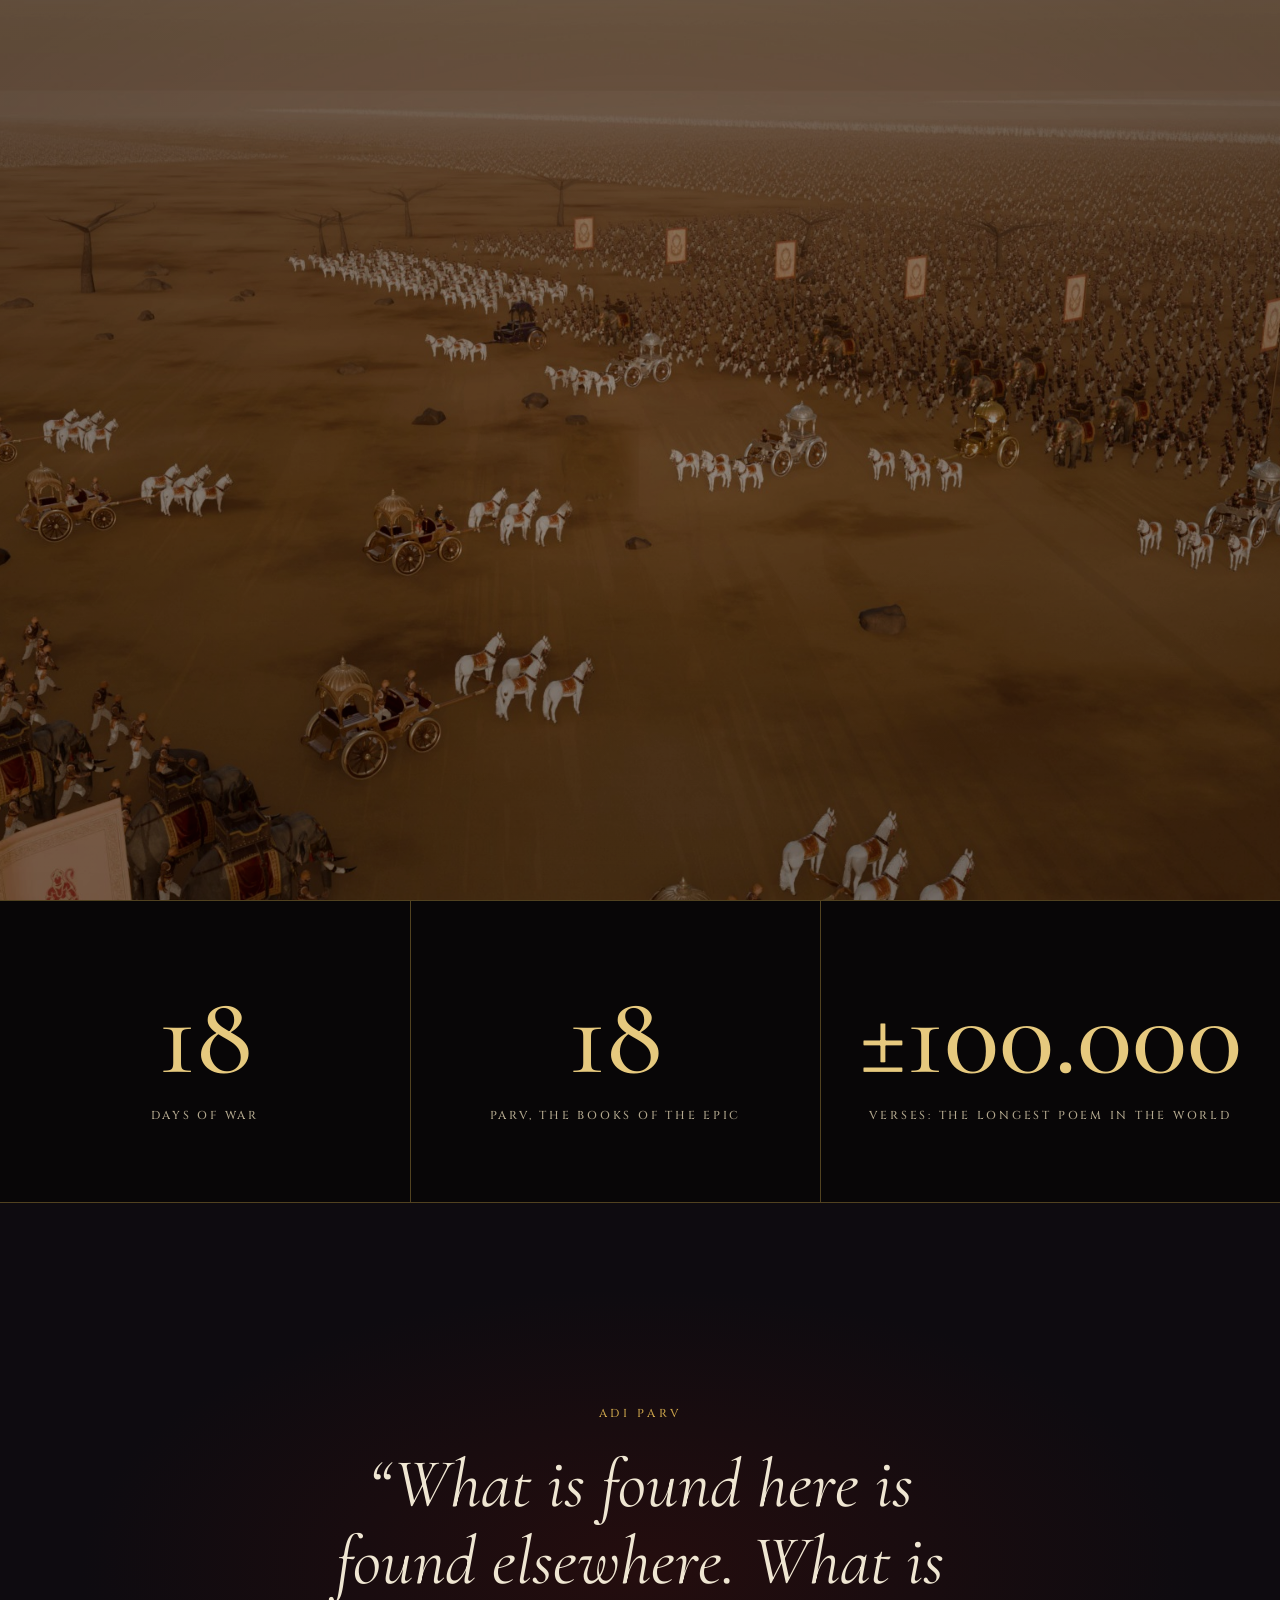
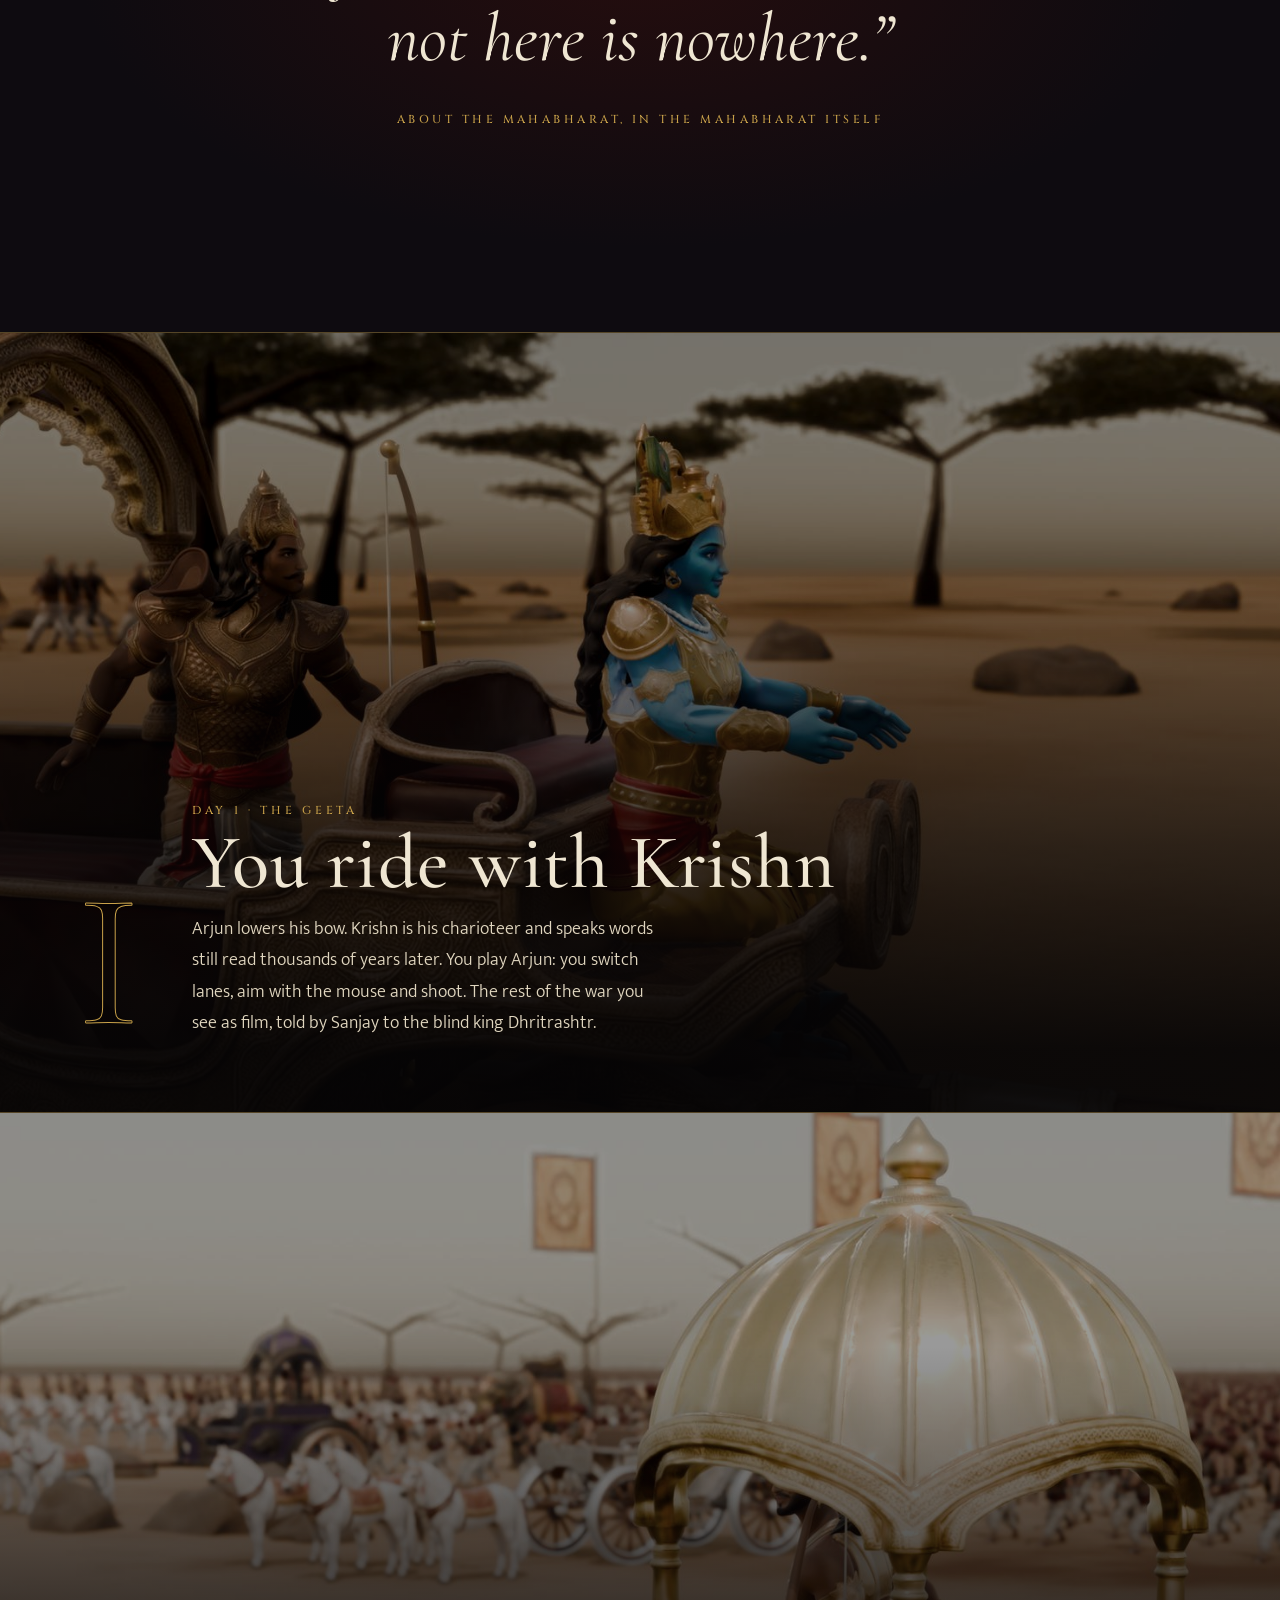
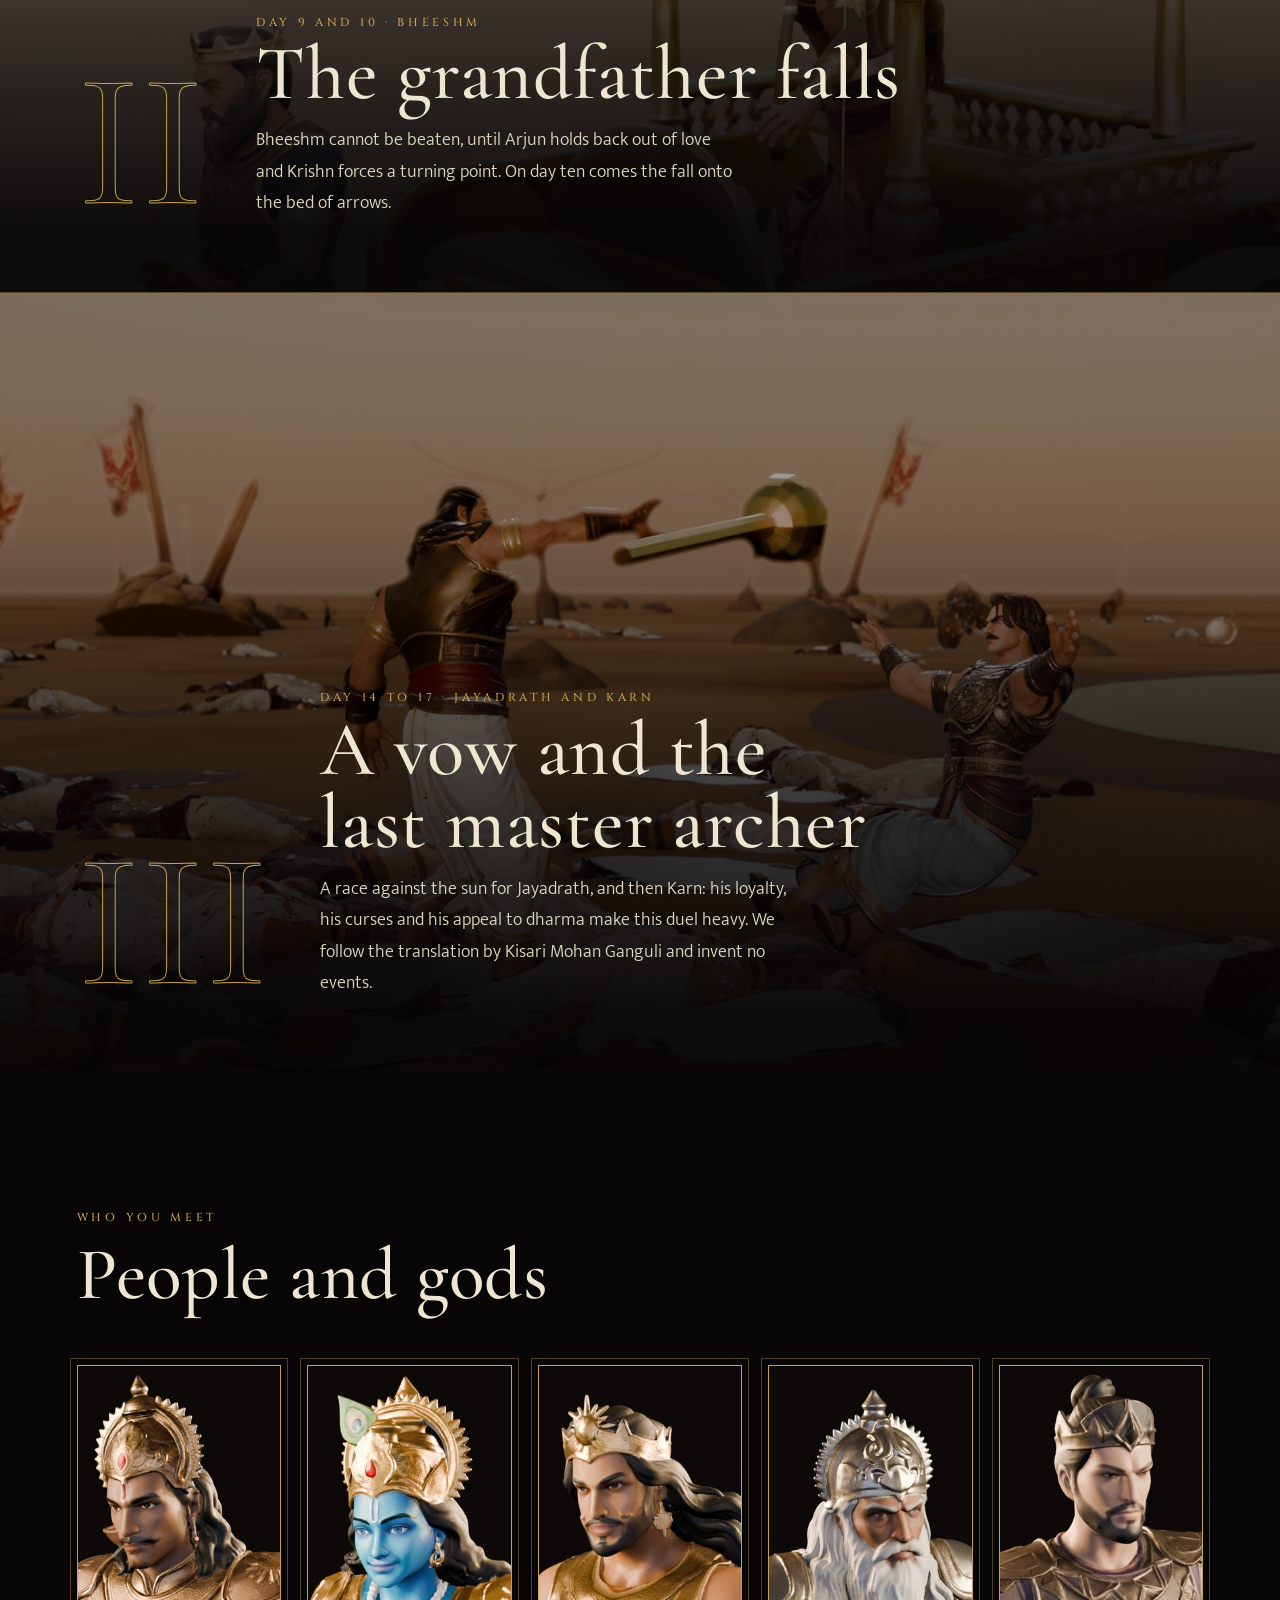
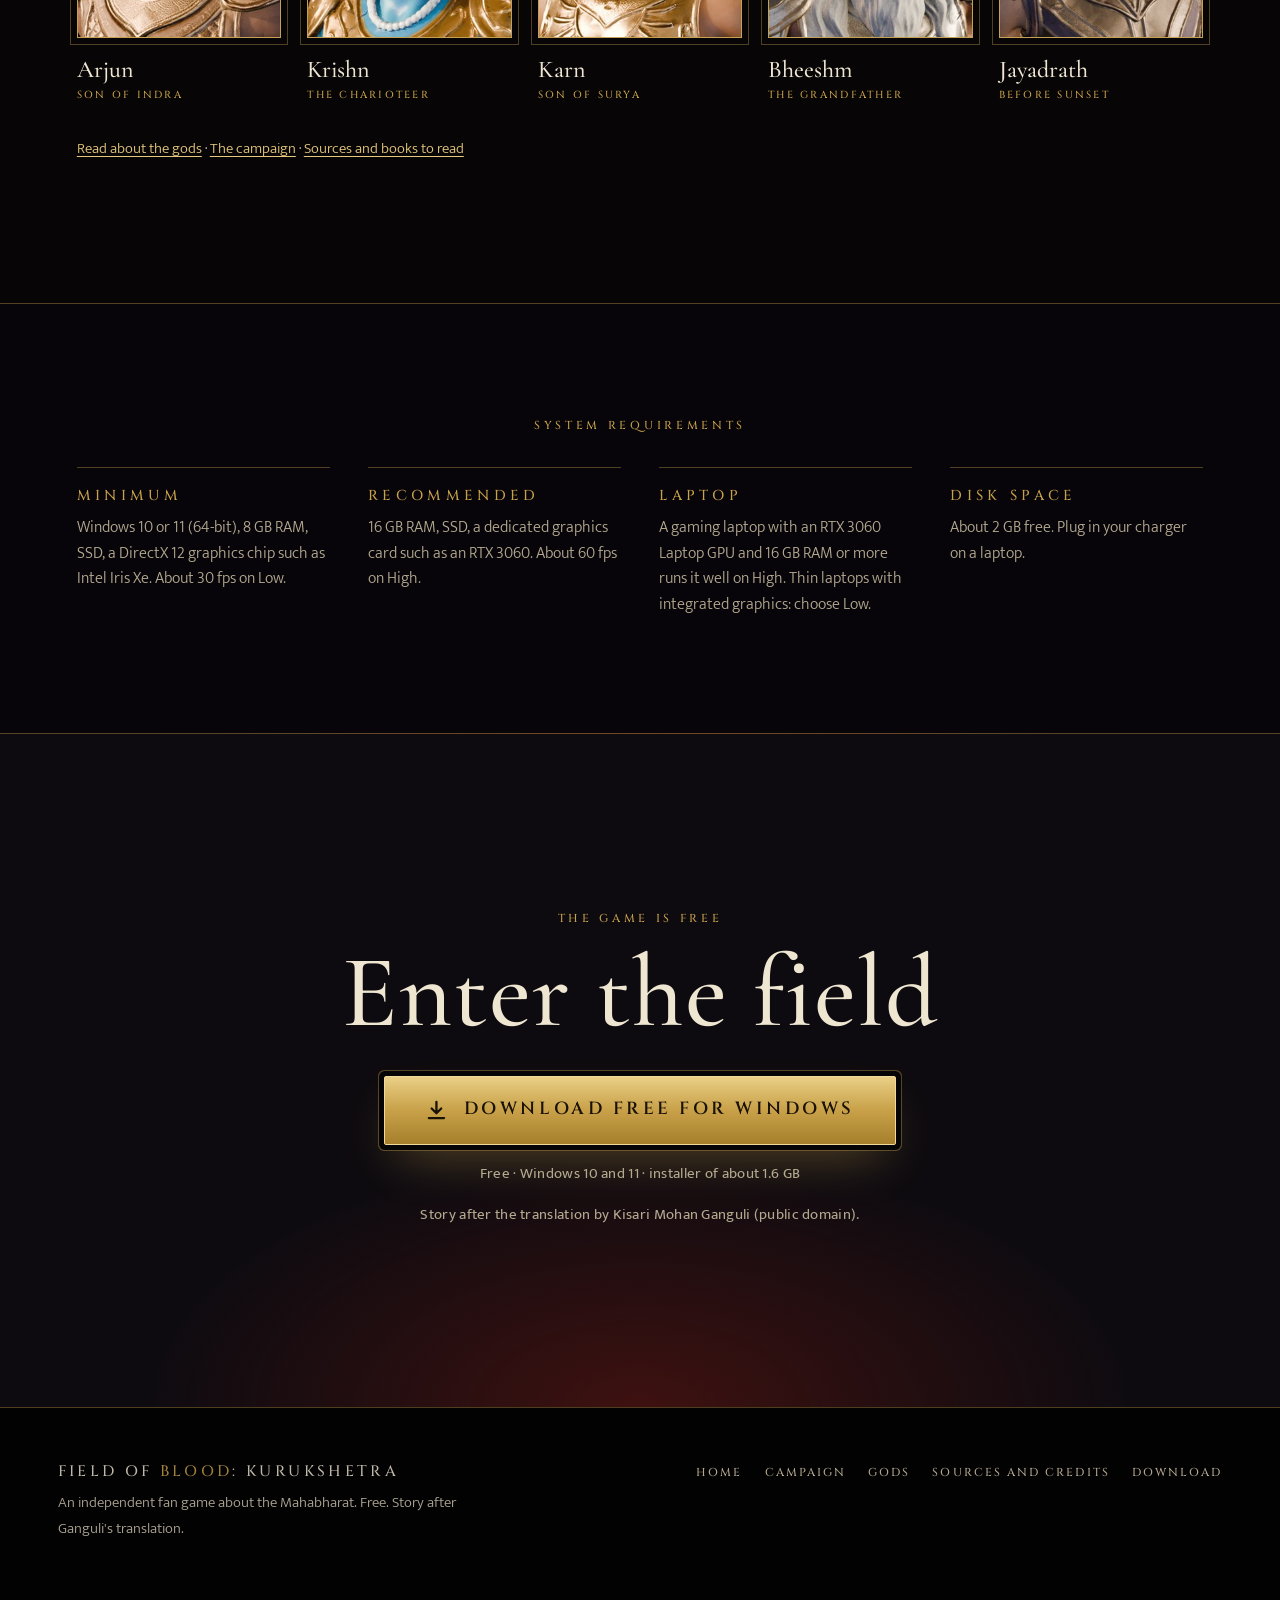
==== index.html @ 80afbda9 "Field of Blood: Kurukshetra website" ====
<!doctype html>
<html lang="nl" data-title-nl="Field of Blood: Kurukshetra — gratis 3D-game over de Mahabharat" data-title-en="Field of Blood: Kurukshetra — free 3D game about the Mahabharat">
<head>
<meta charset="utf-8">
<meta name="viewport" content="width=device-width,initial-scale=1">
<title>Field of Blood: Kurukshetra — gratis 3D-game over de Mahabharat</title>
<meta name="description" content="Gratis Windows-game over de Mahabharat: rijd als Arjun met Krishn op de strijdwagen en vecht tegen Bheeshm, Jayadrath en Karn.">
<meta property="og:title" content="Field of Blood: Kurukshetra — gratis 3D-game over de Mahabharat">
<meta property="og:description" content="Gratis Windows-game over de Mahabharat: rijd als Arjun met Krishn op de strijdwagen en vecht tegen Bheeshm, Jayadrath en Karn.">
<meta property="og:image" content="assets/img/naga-close.jpg">
<meta name="theme-color" content="#050406">
<link rel="icon" href="assets/logo-256.png">
<link rel="preconnect" href="https://fonts.googleapis.com">
<link rel="preconnect" href="https://fonts.gstatic.com" crossorigin>
<link href="https://fonts.googleapis.com/css2?family=Cinzel:wght@400;500;600&family=Cormorant+Garamond:ital,wght@0,400;0,500;0,600;1,400;1,500&family=Mukta:wght@300;400;600&display=swap" rel="stylesheet">
<link rel="stylesheet" href="style.css?v=76d20387">
</head>
<body class="home">
<header class="bar"><div class="wrap bar-in">
  <a class="brand" href="index.html">Field of <b>Blood</b></a>
  <nav class="menu" aria-label="Hoofdmenu"><a href="index.html" aria-current="page" data-en="Home">Home</a><a href="campagne.html" data-en="Campaign">Campagne</a><a href="goden.html" data-en="Gods">Goden</a><a href="credits.html" data-en="Sources and credits">Bronnen en credits</a><a class="btn-top" href="download.html" data-en="Download">Download</a><button class="lang" id="langBtn" aria-label="Switch language">English</button></nav>
</div></header>

<header class="h-hero js-seq">
 <video autoplay muted playsinline preload="auto" poster="assets/hero-chariot.jpg" aria-label="Vlucht over de legers van Bheeshm en Arjun op het veld van Kurukshetra"><source src="assets/hero-flyover.mp4" type="video/mp4"></video>
 <div class="h-still" aria-hidden="true"></div>
 <div class="h-hero-in">
  <span class="cap" data-en="A game after the Mahabharat">Een spel naar de Mahabharat</span>
  <h1>Field of Blood<em>Kurukshetra</em></h1>
  <p class="h-lead" data-en="Eighteen days of war. Three great duels. One charioteer.">Achttien dagen oorlog. Drie grote duels. Eén wagenmenner.</p>
  <a class="btn-dl dl" href="https://github.com/KawishG/field-of-blood/releases/latest/download/FieldOfBlood-Setup.exe" download rel="noopener"><svg viewBox="0 0 24 24" fill="none" stroke="currentColor" stroke-width="2.4" stroke-linecap="round" stroke-linejoin="round" aria-hidden="true"><path d="M12 3v12m0 0l-5-5m5 5l5-5M4 20h16"/></svg><span data-en="Download free for Windows">Download gratis voor Windows</span></a>
  <p class="dl-meta"><span data-en="Free · Windows 10 and 11 · installer of about 1.6 GB">Gratis · Windows 10 en 11 · installatieprogramma van ongeveer 1,6 GB</span> <span class="ver">v0.1.0</span></p>
  <p class="h-links"><span data-en="&lt;a href=&quot;campagne.html&quot;&gt;Read the story&lt;/a&gt; · &lt;a href=&quot;download.html&quot;&gt;How do I install it?&lt;/a&gt;"><a href="campagne.html">Lees het verhaal</a> · <a href="download.html">Hoe installeer ik het?</a></span></p>
 </div>
 <script>(function(){document.body.classList.add("js-seq");var h=document.querySelector(".h-hero"),v=h.querySelector("video"),d=false;function go(){if(d)return;d=true;h.classList.add("on");document.body.classList.add("hero-on")}if(!v||matchMedia("(prefers-reduced-motion:reduce)").matches){go();if(v){v.removeAttribute("autoplay");v.pause()}}else{v.addEventListener("ended",go);v.addEventListener("error",go);setTimeout(go,9000);var pr=v.play();if(pr&&pr.catch)pr.catch(go)}})();</script>
 <noscript><style>.h-hero.js-seq .h-hero-in>*{opacity:1!important;transform:none!important;filter:none!important}</style></noscript>
</header>

<section class="h-nums"><div><b>18</b><span data-en="days of war">dagen van oorlog</span></div><div><b>18</b><span data-en="parv, the books of the epic">parv, boeken van het epos</span></div><div><b>±100.000</b><span data-en="verses: the longest poem in the world">verzen: het langste gedicht ter wereld</span></div></section>

<section class="h-say">
 <span class="cap">Adi Parv</span>
 <blockquote data-en="“What is found here is found elsewhere. What is not here is nowhere.”">“Wat hier staat, is ook elders te vinden. Wat hier niet staat, is nergens.”</blockquote>
 <cite data-en="About the Mahabharat, in the Mahabharat itself">Over de Mahabharat, in de Mahabharat zelf</cite>
</section>

<section class="h-act"><img src="assets/img/naga-close.jpg" alt="Arjun en Krishn op de strijdwagen" loading="lazy" width="1600" height="900">
 <div class="h-act-t"><div class="h-n" aria-hidden="true">I</div><div><span class="cap" data-en="Day 1 · The Geeta">Dag 1 · De Geeta</span><h2 data-en="You ride with Krishn">Je rijdt met Krishn</h2><p data-en="Arjun lowers his bow. Krishn is his charioteer and speaks words still read thousands of years later. You play Arjun: you switch lanes, aim with the mouse and shoot. The rest of the war you see as film, told by Sanjay to the blind king Dhritrashtr.">Arjun laat zijn boog zakken. Krishn is zijn wagenmenner en spreekt de woorden die duizenden jaren later nog worden gelezen. Jij speelt Arjun: je wisselt van baan, richt met de muis en schiet. De rest van de oorlog zie je als film, verteld door Sanjay aan de blinde koning Dhritrashtr.</p></div></div></section><section class="h-act"><img src="assets/img/karna-canopy.jpg" alt="Het leger van Kurukshetra met koning en strijdwagens" loading="lazy" width="1600" height="900">
 <div class="h-act-t"><div class="h-n" aria-hidden="true">II</div><div><span class="cap" data-en="Day 9 and 10 · Bheeshm">Dag 9 en 10 · Bheeshm</span><h2 data-en="The grandfather falls">De grootvader valt</h2><p data-en="Bheeshm cannot be beaten, until Arjun holds back out of love and Krishn forces a turning point. On day ten comes the fall onto the bed of arrows.">Bheeshm is onverslaanbaar, tot Arjun zich inhoudt uit liefde en Krishn een keerpunt afdwingt. Op dag tien volgt de val op het pijlenbed.</p></div></div></section><section class="h-act"><img src="assets/img/day18-duel.jpg" alt="Bheem en Duryodhan op het slagveld van dag achttien" loading="lazy" width="1600" height="900">
 <div class="h-act-t"><div class="h-n" aria-hidden="true">III</div><div><span class="cap" data-en="Day 14 to 17 · Jayadrath and Karn">Dag 14 tot 17 · Jayadrath en Karn</span><h2 data-en="A vow and the last master archer">Een gelofte en de laatste meesterschutter</h2><p data-en="A race against the sun for Jayadrath, and then Karn: his loyalty, his curses and his appeal to dharma make this duel heavy. We follow the translation by Kisari Mohan Ganguli and invent no events.">Een race tegen de zon voor Jayadrath, en dan Karn: zijn loyaliteit, zijn vloeken en zijn beroep op dharma maken dit duel zwaar. We volgen de vertaling van Kisari Mohan Ganguli en verzinnen geen gebeurtenissen.</p></div></div></section>

<section class="h-cast">
 <span class="cap" data-en="Who you meet">Wie je ontmoet</span>
 <h2 data-en="People and gods">Mensen en goden</h2>
 <div class="h-row"><figure><img src="assets/portraits/arjun.jpg" alt="Arjun" loading="lazy" width="400" height="400"><figcaption>Arjun<small data-en="Son of Indra">Zoon van Indra</small></figcaption></figure><figure><img src="assets/portraits/krishn.jpg" alt="Krishn" loading="lazy" width="400" height="400"><figcaption>Krishn<small data-en="The charioteer">De wagenmenner</small></figcaption></figure><figure><img src="assets/portraits/karn.jpg" alt="Karn" loading="lazy" width="400" height="400"><figcaption>Karn<small data-en="Son of Surya">Zoon van Surya</small></figcaption></figure><figure><img src="assets/portraits/bheeshm.jpg" alt="Bheeshm" loading="lazy" width="400" height="400"><figcaption>Bheeshm<small data-en="The grandfather">De grootvader</small></figcaption></figure><figure><img src="assets/portraits/jayadrath.jpg" alt="Jayadrath" loading="lazy" width="400" height="400"><figcaption>Jayadrath<small data-en="Before sunset">Vóór zonsondergang</small></figcaption></figure></div>
 <p class="h-links" style="margin-top:34px"><span data-en="&lt;a href=&quot;goden.html&quot;&gt;Read about the gods&lt;/a&gt; · &lt;a href=&quot;campagne.html&quot;&gt;The campaign&lt;/a&gt; · &lt;a href=&quot;credits.html&quot;&gt;Sources and books to read&lt;/a&gt;"><a href="goden.html">Lees over de goden</a> · <a href="campagne.html">De campagne</a> · <a href="credits.html">Bronnen en boeken om te lezen</a></span></p>
</section>

<section class="h-specs">
 <span class="cap" data-en="System requirements">Systeemeisen</span>
 <div class="h-spec-row">
  <div><h3 data-en="Minimum">Minimaal</h3><p data-en="Windows 10 or 11 (64-bit), 8 GB RAM, SSD, a DirectX 12 graphics chip such as Intel Iris Xe. About 30 fps on Low.">Windows 10 of 11 (64-bit), 8 GB RAM, SSD, DirectX 12-videochip zoals Intel Iris Xe. Ongeveer 30 fps op Laag.</p></div>
  <div><h3 data-en="Recommended">Aanbevolen</h3><p data-en="16 GB RAM, SSD, a dedicated graphics card such as an RTX 3060. About 60 fps on High.">16 GB RAM, SSD, een aparte videokaart zoals een RTX 3060. Ongeveer 60 fps op Hoog.</p></div>
  <div><h3 data-en="Laptop">Laptop</h3><p data-en="A gaming laptop with an RTX 3060 Laptop GPU and 16 GB RAM or more runs it well on High. Thin laptops with integrated graphics: choose Low.">Een gaminglaptop met een RTX 3060 Laptop-GPU en 16 GB RAM of meer draait het goed op Hoog. Dunne laptops met geïntegreerde graphics: kies Laag.</p></div>
  <div><h3 data-en="Disk space">Schijfruimte</h3><p data-en="About 2 GB free. Plug in your charger on a laptop.">Ongeveer 2 GB vrij. Zet bij een laptop de lader erin.</p></div>
 </div>
</section>

<section class="h-end">
 <span class="cap" data-en="The game is free">Het spel is gratis</span>
 <h2 data-en="Enter the field">Betreed het veld</h2>
 <a class="btn-dl dl" href="https://github.com/KawishG/field-of-blood/releases/latest/download/FieldOfBlood-Setup.exe" download rel="noopener"><svg viewBox="0 0 24 24" fill="none" stroke="currentColor" stroke-width="2.4" stroke-linecap="round" stroke-linejoin="round" aria-hidden="true"><path d="M12 3v12m0 0l-5-5m5 5l5-5M4 20h16"/></svg><span data-en="Download free for Windows">Download gratis voor Windows</span></a>
 <p class="dl-meta"><span data-en="Free · Windows 10 and 11 · installer of about 1.6 GB">Gratis · Windows 10 en 11 · installatieprogramma van ongeveer 1,6 GB</span></p>
 <p class="dl-meta"><span data-en="Story after the translation by Kisari Mohan Ganguli (public domain).">Verhaal naar de vertaling van Kisari Mohan Ganguli (publiek domein).</span></p>
</section>

<footer><div class="wrap foot">
  <div><p class="brand" style="margin-bottom:10px">Field of <b>Blood</b>: Kurukshetra</p>
  <p data-en="An independent fan game about the Mahabharat. Free. Story after Ganguli&#x27;s translation.">Een onafhankelijke fan-game over de Mahabharat. Gratis. Verhaal naar de vertaling van Ganguli.</p></div>
  <nav aria-label="Voettekst"><a href="index.html" data-en="Home">Home</a><a href="campagne.html" data-en="Campaign">Campagne</a><a href="goden.html" data-en="Gods">Goden</a><a href="credits.html" data-en="Sources and credits">Bronnen en credits</a><a href="download.html">Download</a></nav>
</div></footer>
<script src="site.js?v=c7a823a7"></script>
</body>
</html>
---- style.css ----
/* Field of Blood: Kurukshetra - site styles. World: a temple at night: black lacquer, antique gold, ivory, a thread of crimson. */
:root{
  --red:#6e1a14; --red-d:#3b0d0b; --lapis:#0e0b10; --lapis-d:#08060a; --gold:#c9a24a; --gold-l:#e6c97e;
  --chalk:#efe6d2; --ink:#050406; --blue:#4d7fc4; --mute:#b4a98f; --hair:rgba(201,162,74,.38);
  --f-d:"Cormorant Garamond","Noto Serif Devanagari",Georgia,serif; --f-c:"Cinzel","Cormorant Garamond",serif; --f-b:"Mukta","Segoe UI",system-ui,sans-serif;
  --gut:clamp(20px,4.5vw,64px); --ease:cubic-bezier(.16,1,.3,1);
}
*{box-sizing:border-box;margin:0;padding:0}
html{scroll-behavior:smooth;-webkit-text-size-adjust:100%}
body{background:var(--lapis);color:var(--chalk);font:400 18px/1.65 var(--f-b);min-height:100vh}
::selection{background:var(--gold);color:var(--ink)}
:focus-visible{outline:3px solid var(--gold-l);outline-offset:3px;border-radius:2px}
img{max-width:100%;height:auto;display:block}
a{color:var(--gold-l);text-underline-offset:.2em;text-decoration-thickness:1px}
a:hover{color:#fff}
@media (prefers-reduced-motion:reduce){html{scroll-behavior:auto}*{animation:none!important;transition:none!important}}
html{scrollbar-color:var(--gold) var(--lapis-d)}
::-webkit-scrollbar{width:12px}::-webkit-scrollbar-track{background:var(--lapis-d)}::-webkit-scrollbar-thumb{background:var(--gold);border:3px solid var(--lapis-d);border-radius:8px}

h1,h2,h3{font-family:var(--f-d);font-weight:400;line-height:1.08;text-wrap:balance;letter-spacing:.005em}
h1{font-size:clamp(3rem,9.2vw,6rem)}
h2{font-size:clamp(2rem,4.8vw,3.4rem)}
h3{font-size:clamp(1.35rem,2.4vw,1.75rem)}
p{max-width:68ch}
.wrap{width:min(1180px,100% - 2*var(--gut));margin-inline:auto}
.narrow{width:min(760px,100% - 2*var(--gut));margin-inline:auto}

/* temple band ornament */
.band{height:18px;background:
  linear-gradient(135deg,var(--c,var(--gold)) 25%,transparent 25%) 0 0/24px 18px,
  linear-gradient(225deg,var(--c,var(--gold)) 25%,transparent 25%) 0 0/24px 18px;opacity:.9}
.band.up{transform:scaleY(-1)}

/* top bar */
.bar{position:sticky;top:0;z-index:50;background:var(--ink);border-bottom:2px solid var(--gold)}
.bar-in{display:flex;align-items:center;gap:clamp(12px,2.4vw,34px);padding:10px 0}
.brand{font:400 1.45rem/1 var(--f-d);color:var(--chalk);text-decoration:none;white-space:nowrap}
.brand b{color:var(--gold);font-weight:400}
.menu{display:flex;gap:clamp(12px,2vw,28px);margin-left:auto;align-items:center}
.menu a{color:var(--chalk);text-decoration:none;font-weight:600;font-size:.98rem;padding:6px 0;border-bottom:2px solid transparent}
.menu a:hover,.menu a[aria-current=page]{border-bottom-color:var(--gold);color:#fff}
.lang{background:none;border:1px solid var(--chalk);color:var(--chalk);font:600 .85rem var(--f-b);padding:5px 10px;border-radius:3px;cursor:pointer}
.lang:hover{background:var(--chalk);color:var(--ink)}
.btn-top{background:var(--gold);color:var(--ink)!important;font-weight:700!important;padding:9px 18px!important;border:0!important;border-radius:3px;letter-spacing:.01em}
.btn-top:hover{background:var(--gold-l)}
@media (max-width:860px){.menu a:not(.btn-top){display:none}.menu{margin-left:auto}}

/* the download button: always large, always gold */
.btn-dl{display:inline-flex;align-items:center;gap:14px;background:var(--gold);color:var(--ink);text-decoration:none;font:400 clamp(1.25rem,2.6vw,1.7rem)/1 var(--f-d);padding:20px 34px;border-radius:4px;box-shadow:0 5px 0 #8a5d00,0 14px 30px -10px rgba(0,0,0,.6);transition:transform .25s var(--ease),box-shadow .25s var(--ease),background .2s}
.btn-dl:hover{background:var(--gold-l);color:var(--ink);transform:translateY(-2px);box-shadow:0 7px 0 #8a5d00,0 18px 34px -10px rgba(0,0,0,.65)}
.btn-dl:active{transform:translateY(3px);box-shadow:0 2px 0 #8a5d00}
.btn-dl svg{width:1.5em;height:1.5em;flex:none}
.btn-line{display:inline-block;color:var(--chalk);font-weight:700;text-decoration:none;border:2px solid var(--chalk);padding:14px 24px;border-radius:4px}
.btn-line:hover{background:var(--chalk);color:var(--ink)}
.dl-meta{margin-top:16px;font-size:1.02rem;font-weight:600;color:var(--chalk);opacity:.92}

/* sections */
section{padding:clamp(56px,9vw,120px) 0}
.s-red{background:var(--red)}
.s-lapis{background:var(--lapis)}
.s-deep{background:var(--lapis-d)}
.s-ink{background:var(--ink)}
.s-red a{color:#ffe29a}
.lead{font-size:clamp(1.1rem,1.7vw,1.3rem);line-height:1.55}
.stack>*+*{margin-top:1.1em}

/* hero */
.hero{background:var(--red);padding:clamp(40px,6vw,84px) 0 0;position:relative;overflow:hidden}
.hero-grid{display:grid;grid-template-columns:1.05fr 1fr;gap:clamp(24px,4vw,64px);align-items:end}
.hero h1{color:var(--chalk);margin-bottom:.22em}
.hero h1 em{display:block;font-style:normal;color:var(--gold-l);font-size:.68em;margin-top:.06em}
.hero .lead{margin-bottom:30px;max-width:34ch;color:#fff}
.frame{position:relative;border-radius:46% 46% 0 0 / 28% 28% 0 0;overflow:hidden;border:5px solid var(--gold);box-shadow:0 0 0 8px var(--red),0 0 0 11px var(--gold-l)}
.frame img{width:100%;height:auto;aspect-ratio:4/5;object-fit:cover;object-position:62% 40%}
.hero-art{margin-bottom:-2px;justify-self:end;width:min(100%,520px)}
.hero-copy{padding-bottom:clamp(40px,6vw,80px)}
@media (max-width:860px){.hero-grid{grid-template-columns:1fr}.hero-art{justify-self:center;width:min(86%,420px);order:-1;margin-bottom:0}.hero-copy{padding-bottom:42px}}

/* two-column text blocks */
.cols{display:grid;grid-template-columns:5fr 7fr;gap:clamp(24px,5vw,80px);align-items:start}
.cols.rev{grid-template-columns:7fr 5fr}
@media (max-width:860px){.cols,.cols.rev{grid-template-columns:1fr}}

/* duels list: plain ruled rows, not cards */
.duel{display:grid;grid-template-columns:150px 1fr;gap:clamp(18px,3vw,40px);padding:30px 0;border-top:2px solid var(--gold);align-items:center}
.duel:last-child{border-bottom:2px solid var(--gold)}
.duel .arch{width:150px;aspect-ratio:1;border-radius:50% 50% 0 0/40% 40% 0 0;overflow:hidden;border:3px solid var(--gold)}
.duel .arch img{width:100%;height:100%;object-fit:cover}
.duel h3{margin-bottom:.3em;color:var(--gold-l)}
.duel .day{font-weight:700;font-size:.9rem;color:var(--chalk);opacity:.85}
@media (max-width:560px){.duel{grid-template-columns:96px 1fr}.duel .arch{width:96px}}

/* photo plates */
.plate{margin:0}
.plate img{width:100%;border:4px solid var(--gold);box-shadow:10px 10px 0 -2px var(--red-d)}
.plate figcaption{font-size:.95rem;margin-top:14px;opacity:.9;max-width:60ch}

/* page head */
.phead{background:var(--red);padding:clamp(48px,8vw,100px) 0 clamp(36px,5vw,64px)}
.phead h1{font-size:clamp(2.6rem,7vw,4.8rem);margin-bottom:.25em}
.phead p{font-size:clamp(1.1rem,1.8vw,1.3rem);color:#fff}

/* download page */
.steps{list-style:none;counter-reset:s;display:grid;gap:0}
.steps li{counter-increment:s;display:grid;grid-template-columns:64px 1fr;gap:20px;padding:26px 0;border-top:2px solid var(--gold)}
.steps li:last-child{border-bottom:2px solid var(--gold)}
.steps li::before{content:counter(s);font:400 2.6rem/1 var(--f-d);color:var(--gold);text-align:center}
.steps h3{margin-bottom:.2em}
.spec{width:100%;border-collapse:collapse}
.spec th,.spec td{text-align:left;padding:16px 18px 16px 0;border-top:1px solid rgba(243,235,221,.35);vertical-align:top}
.spec th{font:400 1.2rem/1.3 var(--f-d);color:var(--gold-l);width:30%}
.note{border:2px solid var(--gold);padding:18px 22px;margin-top:28px;max-width:68ch}

/* gods / people */
.deity{display:grid;grid-template-columns:minmax(0,1fr) minmax(0,2.2fr);gap:clamp(18px,4vw,56px);padding:clamp(30px,4vw,50px) 0;border-top:2px solid var(--gold)}
.deity:last-child{border-bottom:2px solid var(--gold)}
.deity h2{font-size:clamp(1.8rem,3.4vw,2.5rem);color:var(--gold-l)}
.deity .role{display:block;font:600 .95rem var(--f-b);color:var(--chalk);opacity:.85;margin-top:.5em}
.deity .game{margin-top:1em;padding-top:.8em;border-top:1px dashed rgba(243,235,221,.4);font-size:.98rem}
.deity .game b{color:var(--gold-l)}
@media (max-width:760px){.deity{grid-template-columns:1fr}}
.faces{display:grid;grid-template-columns:repeat(auto-fill,minmax(150px,1fr));gap:30px 22px}
.face .arch{aspect-ratio:1;border-radius:50% 50% 0 0/42% 42% 0 0;overflow:hidden;border:3px solid var(--gold);background:var(--ink)}
.face img{width:100%;height:100%;object-fit:cover}
.face h3{font-size:1.2rem;margin-top:12px;color:var(--gold-l)}
.face p{font-size:.92rem;line-height:1.4;margin-top:4px}

/* timeline as a ruled list */
.days{list-style:none}
.days li{display:grid;grid-template-columns:150px 1fr;gap:24px;padding:24px 0;border-top:1px solid rgba(243,235,221,.4)}
.days .d{font:400 1.25rem/1.2 var(--f-d);color:var(--gold-l)}
.days h3{margin-bottom:.25em}
.tag{display:inline-block;font:700 .75rem var(--f-b);letter-spacing:.04em;text-transform:uppercase;background:var(--gold);color:var(--ink);padding:2px 8px;border-radius:2px;margin-left:10px;vertical-align:middle}
@media (max-width:640px){.days li{grid-template-columns:1fr;gap:4px}}

/* quote */
.quote{border-top:2px solid var(--gold);border-bottom:2px solid var(--gold);padding:34px 0}
.quote blockquote{font:400 clamp(1.5rem,3.2vw,2.3rem)/1.25 var(--f-d);max-width:30ch}
.quote cite{display:block;margin-top:16px;font-style:normal;font-weight:600;color:var(--gold-l)}

/* credits */
.src{display:grid;grid-template-columns:minmax(0,3fr) minmax(0,2fr);gap:12px 40px;padding:26px 0;border-top:1px solid rgba(243,235,221,.4)}
.src h3{font-size:1.4rem}
.src .by{font-weight:600;opacity:.88;margin:.15em 0 .5em}
.buy{display:flex;flex-wrap:wrap;gap:10px;align-content:start}
.buy a{display:inline-block;text-decoration:none;font-weight:700;font-size:.92rem;padding:9px 14px;border:2px solid var(--gold);color:var(--gold-l);border-radius:3px}
.buy a:hover{background:var(--gold);color:var(--ink)}
.buy a.free{border-color:var(--chalk);color:var(--chalk)}
.buy a.free:hover{background:var(--chalk);color:var(--ink)}
@media (max-width:720px){.src{grid-template-columns:1fr}}
.credit-list{list-style:none}
.credit-list li{padding:12px 0;border-top:1px solid rgba(243,235,221,.3)}
.credit-list li span{opacity:.85;font-size:.95rem}

/* footer */
footer{background:var(--ink);padding:44px 0 56px;font-size:.95rem}
.foot{display:flex;flex-wrap:wrap;gap:16px 36px;align-items:baseline;justify-content:space-between}
.foot nav{display:flex;flex-wrap:wrap;gap:8px 22px}
.foot p{opacity:.8;max-width:50ch}

/* final download band */
.final{background:var(--red);text-align:center}
.final h2{margin-bottom:.4em}
.final p{margin-inline:auto;margin-bottom:30px}

/* gentle entrance, content visible by default */
@media (prefers-reduced-motion:no-preference){
  .rise{animation:rise .9s var(--ease) both}
  .rise.d1{animation-delay:.12s}.rise.d2{animation-delay:.24s}.rise.d3{animation-delay:.36s}
  @keyframes rise{from{opacity:0;transform:translateY(22px)}to{opacity:1;transform:none}}
}

/* hero: the 3D cut-out of Arjun and Krishn in front of a sun disc */
.hero-art{position:relative;width:min(100%,640px);align-self:end}
.hero-art .sun{position:absolute;inset:6% 6% 14% 10%;border-radius:50%;background:radial-gradient(circle at 50% 45%,var(--gold-l) 0 46%,var(--gold) 47% 62%,transparent 63%);box-shadow:0 0 0 10px var(--red),0 0 0 13px var(--gold-l);opacity:.96}
.hero-art .cut{position:relative;width:118%;max-width:none;margin-left:-14%;filter:drop-shadow(0 18px 22px rgba(20,8,10,.55))}
@media (max-width:860px){.hero-art{width:min(92%,470px);margin-inline:auto}.hero-art .cut{width:112%;margin-left:-8%}}

/* ===== v2: luxurious, dignified. Overrides the earlier poster look. ===== */
body{background:var(--lapis);font:300 18px/1.75 var(--f-b);color:var(--chalk);background-image:radial-gradient(1200px 600px at 50% -10%,rgba(201,162,74,.07),transparent 70%)}
h1,h2,h3{font-family:var(--f-d);font-weight:500;letter-spacing:.01em;line-height:1.05}
h1{font-size:clamp(3.2rem,10vw,7.4rem);font-weight:500}
h2{font-size:clamp(2.2rem,5vw,3.6rem)}
h3{font-size:clamp(1.5rem,2.6vw,1.95rem)}
p{color:#d9cfb9}
a{color:var(--gold-l)}
.lead{font-weight:300;color:#e4dac4;font-size:clamp(1.12rem,1.6vw,1.28rem)}

/* top bar: black, hair-thin gold rule, spaced capitals */
.bar{background:rgba(5,4,6,.92);backdrop-filter:blur(10px);border-bottom:1px solid var(--hair)}
.bar-in{padding:16px 0}
.brand{font:500 1.05rem/1 var(--f-c);letter-spacing:.22em;text-transform:uppercase;color:var(--chalk)}
.brand b{color:var(--gold);font-weight:500}
.menu a{font:500 .74rem var(--f-c);letter-spacing:.2em;text-transform:uppercase;color:var(--mute);border-bottom:1px solid transparent;padding:8px 0}
.menu a:hover,.menu a[aria-current=page]{color:var(--gold-l);border-bottom-color:var(--gold)}
.lang{border:1px solid var(--hair);color:var(--mute);font:500 .7rem var(--f-c);letter-spacing:.16em;text-transform:uppercase;border-radius:0;padding:7px 12px}
.lang:hover{background:var(--gold);color:var(--ink);border-color:var(--gold)}
.btn-top{background:transparent!important;color:var(--gold-l)!important;border:1px solid var(--gold)!important;border-radius:0;padding:9px 20px!important;letter-spacing:.2em!important;font-weight:500!important}
.btn-top:hover{background:var(--gold)!important;color:var(--ink)!important}

/* the download button: a gilded plate */
.btn-dl{background:linear-gradient(180deg,#e9cf86 0%,#c9a24a 48%,#a67f2c 100%);color:#1a1206;border:1px solid #f0d99a;border-radius:2px;font:600 clamp(.95rem,1.5vw,1.1rem)/1 var(--f-c);letter-spacing:.2em;text-transform:uppercase;padding:22px 40px;box-shadow:0 0 0 5px #050406,0 0 0 6px var(--hair),0 22px 50px -14px rgba(201,162,74,.45);gap:16px}
.btn-dl:hover{background:linear-gradient(180deg,#f3dc98 0%,#d8b25a 48%,#b78e34 100%);color:#1a1206;transform:translateY(-2px);box-shadow:0 0 0 5px #050406,0 0 0 6px var(--gold),0 26px 60px -14px rgba(201,162,74,.6)}
.btn-dl:active{transform:translateY(1px)}
.btn-dl svg{width:1.3em;height:1.3em}
.btn-line{border:1px solid var(--hair);color:var(--chalk);border-radius:0;font:500 .78rem var(--f-c);letter-spacing:.2em;text-transform:uppercase}
.btn-line:hover{background:var(--gold);color:var(--ink)}
.dl-meta{font-size:.92rem;font-weight:400;color:var(--mute);letter-spacing:.02em;opacity:1}

/* sections: black on black with soft pools of warmth, red only as deep oxblood */
section{padding:clamp(72px,11vw,150px) 0}
.s-red{background:radial-gradient(900px 500px at 80% 0,rgba(110,26,20,.55),transparent 70%),#0a0507}
.s-lapis{background:var(--lapis)}
.s-deep{background:#070508}
.s-ink{background:var(--ink)}
.s-red a{color:var(--gold-l)}
.stack h2{padding-bottom:.55em;position:relative}
.stack h2::after{content:"";display:block;width:84px;height:1px;background:linear-gradient(90deg,var(--gold),transparent);position:absolute;left:0;bottom:0}

/* ornament: fine rule with a diamond, replaces the zigzag band */
.band{height:1px;background:linear-gradient(90deg,transparent,var(--gold) 20%,var(--gold) 80%,transparent);opacity:.7;position:relative;margin:0}
.band::after{content:"";position:absolute;left:50%;top:50%;width:9px;height:9px;background:var(--gold);transform:translate(-50%,-50%) rotate(45deg);box-shadow:0 0 0 5px #060406}
.band.up{transform:none}
.final .band{margin-top:calc(-1 * clamp(72px,11vw,150px))!important;margin-bottom:clamp(60px,9vw,110px)!important}

/* hero: a night sky behind the chariot, gold halo, not a flat disc */
.hero{background:radial-gradient(1000px 700px at 72% 55%,rgba(110,26,20,.6),transparent 65%),radial-gradient(700px 500px at 20% 0,rgba(201,162,74,.10),transparent 70%),#060406;padding:clamp(56px,8vw,110px) 0 0}
.hero::before{content:"";position:absolute;inset:0;background:repeating-linear-gradient(90deg,transparent 0 119px,rgba(201,162,74,.035) 119px 120px);pointer-events:none}
.hero h1{color:var(--chalk);font-weight:500;line-height:.92;text-shadow:0 2px 40px rgba(0,0,0,.6)}
.hero h1 em{font:500 .26em/1 var(--f-c);letter-spacing:.55em;text-transform:uppercase;color:var(--gold);margin-top:1.6em;padding-left:.2em}
.hero .lead{font-family:var(--f-d);font-style:italic;font-size:clamp(1.5rem,2.6vw,2.1rem);line-height:1.25;color:var(--chalk);max-width:24ch;margin-bottom:38px;font-weight:400}
.hero-art .sun{inset:2% 4% 10% 8%;background:radial-gradient(circle at 50% 50%,rgba(233,207,134,.95) 0 34%,rgba(201,162,74,.55) 35% 52%,rgba(201,162,74,.12) 53% 70%,transparent 71%);box-shadow:0 0 0 1px var(--gold),0 0 0 14px rgba(201,162,74,.08),0 0 0 15px var(--hair),0 0 120px rgba(201,162,74,.25);opacity:1}
.hero-art .cut{filter:drop-shadow(0 30px 40px rgba(0,0,0,.8))}

/* plates: framed like museum prints */
.plate img{border:1px solid var(--gold);box-shadow:0 0 0 8px #0a070b,0 0 0 9px var(--hair),0 30px 60px -20px rgba(0,0,0,.9);filter:saturate(.92) contrast(1.04)}
.plate figcaption{font:italic 400 1.02rem/1.5 var(--f-d);color:var(--mute);margin-top:24px}

/* page head */
.phead{background:radial-gradient(900px 400px at 85% 0,rgba(110,26,20,.5),transparent 70%),#07050a;border-bottom:1px solid var(--hair);padding:clamp(64px,10vw,130px) 0 clamp(44px,6vw,80px)}
.phead h1{font-size:clamp(3rem,8vw,5.6rem)}
.phead p{font-family:var(--f-d);font-style:italic;font-size:clamp(1.3rem,2.2vw,1.7rem);color:var(--chalk);max-width:40ch}

/* duels, steps, deities, days: ruled by hairlines */
.duel,.deity,.steps li,.days li,.src,.spec th,.spec td,.credit-list li{border-color:var(--hair)!important}
.duel .arch,.face .arch{border:1px solid var(--gold);box-shadow:0 0 0 5px #09060a,0 0 0 6px var(--hair);background:#000}
.duel .arch img,.face img{filter:saturate(.9) contrast(1.05)}
.duel h3,.deity h2,.face h3{color:var(--gold-l)}
.duel .day,.deity .role,.days .d,.spec th{font-family:var(--f-c);font-size:.78rem!important;letter-spacing:.2em;text-transform:uppercase;font-weight:500;color:var(--gold)}
.deity .role{color:var(--mute)}
.steps li::before{font:500 3rem/1 var(--f-d);color:var(--gold)}
.note{border:1px solid var(--hair);background:rgba(201,162,74,.05)}
.tag{background:transparent;color:var(--gold-l);border:1px solid var(--gold);border-radius:0;font:500 .66rem var(--f-c);letter-spacing:.2em}
.quote{border-color:var(--hair)}
.quote blockquote{font:italic 400 clamp(1.7rem,3.4vw,2.6rem)/1.25 var(--f-d)}
.quote cite{font:500 .78rem var(--f-c);letter-spacing:.2em;text-transform:uppercase;color:var(--gold)}
.buy a{border:1px solid var(--gold);color:var(--gold-l);border-radius:0;font:500 .72rem var(--f-c);letter-spacing:.16em;text-transform:uppercase}
.buy a.free{border-color:var(--hair);color:var(--chalk)}
.deity .game{border-top-color:var(--hair)}

/* final call and footer */
.final{background:radial-gradient(800px 420px at 50% 100%,rgba(110,26,20,.55),transparent 70%),#050406;border-top:1px solid var(--hair)}
.final h2{font-size:clamp(2.6rem,6.5vw,5rem);margin-bottom:.35em}
.final p{color:#e4dac4}
footer{background:#030203;border-top:1px solid var(--hair);padding:56px 0 64px;color:var(--mute)}
footer .brand{font-size:.95rem}
footer a{color:var(--mute);text-decoration:none;font:500 .72rem var(--f-c);letter-spacing:.18em;text-transform:uppercase}
footer a:hover{color:var(--gold-l)}
::-webkit-scrollbar-thumb{background:var(--gold)}
@media (max-width:860px){.hero h1 em{letter-spacing:.35em}.btn-dl{padding:20px 26px;letter-spacing:.14em}}

/* fixes: no sideways scroll, soft left edge on the chariot cut-out, button never wider than the screen */
html,body{overflow-x:clip}
.hero-art .cut{-webkit-mask-image:linear-gradient(90deg,transparent 0,#000 16%);mask-image:linear-gradient(90deg,transparent 0,#000 16%)}
.btn-dl{max-width:100%;justify-content:center;text-align:center;flex-wrap:wrap}
.hero-copy,.wrap>*{min-width:0}
@media (max-width:560px){
  .btn-dl{padding:18px 18px;letter-spacing:.1em;font-size:.88rem;display:flex;width:100%}
  .hero h1{font-size:clamp(2.8rem,15vw,4rem)}
  .duel{grid-template-columns:84px minmax(0,1fr)}
  .hero-art .cut{width:104%;margin-left:-2%}
}

/* ===== Design A: Het Epos (home) + still-image page heads ===== */
.cap{font:500 .72rem/1 var(--f-c);letter-spacing:.32em;text-transform:uppercase;color:var(--gold);display:block}
body.home .bar{position:fixed;left:0;right:0;background:linear-gradient(#000d,#0000);border-bottom:0;backdrop-filter:none}
.h-hero{position:relative;min-height:min(100svh,920px);display:grid;align-items:end;overflow:hidden;background:#050405}
.h-hero>img,.h-hero>video{position:absolute;inset:0;width:100%;height:100%;object-fit:cover;object-position:55% 40%;filter:saturate(.8) contrast(1.08) brightness(.72)}
.h-hero::after{content:"";position:absolute;inset:0;background:linear-gradient(0deg,#050405 4%,#050405cc 24%,transparent 62%),linear-gradient(90deg,#050405d9,transparent 55%)}
.h-hero-in{position:relative;z-index:2;padding:0 clamp(20px,6vw,96px) clamp(48px,9vh,96px);max-width:1400px}
.h-hero h1{font:500 clamp(3.4rem,12.5vw,11rem)/.86 var(--f-d);letter-spacing:-.01em;margin-top:18px}
.h-hero h1 em{display:block;font:500 clamp(.8rem,1.5vw,1.15rem)/1 var(--f-c);letter-spacing:.7em;text-transform:uppercase;color:var(--gold);margin-top:2.2em;font-style:normal}
.h-lead{font:italic 400 clamp(1.4rem,2.6vw,2.2rem)/1.3 var(--f-d)!important;margin:28px 0 38px;max-width:26ch;color:var(--chalk)!important}
.h-hero .dl-meta{margin-top:18px}
.h-links{margin-top:18px;font-size:.95rem}
.h-nums{display:grid;grid-template-columns:repeat(3,1fr);border-block:1px solid var(--hair);background:#080607;padding:0}
.h-nums div{padding:clamp(34px,6vw,80px) clamp(18px,3vw,48px);text-align:center;border-right:1px solid var(--hair)}
.h-nums div:last-child{border:0}
.h-nums b{display:block;font:500 clamp(3rem,9vw,7.5rem)/1 var(--f-d);color:var(--gold-l)}
.h-nums span{display:block;margin-top:14px;font:500 .72rem/1.6 var(--f-c);letter-spacing:.24em;text-transform:uppercase;color:var(--mute)}
@media(max-width:700px){.h-nums{grid-template-columns:1fr}.h-nums div{border-right:0;border-bottom:1px solid var(--hair)}}
.h-say{padding:clamp(90px,16vw,220px) clamp(20px,6vw,96px);text-align:center;background:radial-gradient(800px 400px at 50% 50%,#3a0f0c80,transparent 70%)}
.h-say blockquote{font:italic 400 clamp(2rem,5.4vw,4.4rem)/1.12 var(--f-d);max-width:22ch;margin:26px auto 0}
.h-say cite{display:block;margin-top:34px;font:500 .72rem var(--f-c);letter-spacing:.3em;text-transform:uppercase;color:var(--gold);font-style:normal}
.h-act{position:relative;min-height:min(88svh,780px);display:grid;align-items:end;overflow:hidden;border-top:1px solid var(--hair);padding:0}
.h-act>img{position:absolute;inset:0;width:100%;height:100%;object-fit:cover;filter:saturate(.78) contrast(1.06) brightness(.6)}
.h-act::after{content:"";position:absolute;inset:0;background:linear-gradient(0deg,#050405ee 8%,#050405a0 34%,#0000 70%)}
.h-act-t{position:relative;z-index:2;padding:0 clamp(20px,6vw,96px) clamp(44px,8vh,90px);display:grid;grid-template-columns:auto 1fr;gap:clamp(18px,4vw,64px);align-items:end}
.h-n{font:400 clamp(5rem,15vw,13rem)/.8 var(--f-d);color:transparent;-webkit-text-stroke:1px var(--gold)}
.h-act h2{font:500 clamp(2.4rem,6vw,5rem)/.95 var(--f-d);margin:10px 0 14px}
.h-act p{max-width:48ch;color:#e0d6bf}
@media(max-width:700px){.h-act-t{grid-template-columns:1fr}.h-n{font-size:5.5rem}}
.h-act:nth-of-type(even)>img{object-position:20% 50%}
.h-cast{padding:clamp(70px,11vw,150px) clamp(20px,6vw,96px);background:#070506}
.h-cast h2{font:500 clamp(2.4rem,6vw,4.6rem)/1 var(--f-d);margin:14px 0 54px}
.h-row{display:grid;grid-template-columns:repeat(auto-fill,minmax(170px,1fr));gap:32px 26px}
.h-row img{aspect-ratio:3/4;width:100%;object-fit:cover;object-position:50% 20%;border:1px solid var(--gold);outline:6px solid #070506;box-shadow:0 0 0 7px var(--hair);filter:saturate(.9)}
.h-row figcaption{margin-top:20px;font:500 1.5rem/1 var(--f-d)}
.h-row small{display:block;margin-top:6px;font:500 .64rem var(--f-c);letter-spacing:.22em;text-transform:uppercase;color:var(--gold)}
.h-end{padding:clamp(90px,14vw,200px) 20px;text-align:center;background:radial-gradient(700px 360px at 50% 100%,#5a1510a0,transparent 70%);border-top:1px solid var(--hair)}
.h-end h2{font:500 clamp(2.8rem,8vw,6.6rem)/.95 var(--f-d);margin:20px 0 34px}
.h-end .dl-meta{margin-top:16px}
/* sub pages: a darkened still behind the page title */
.phead{background:linear-gradient(0deg,#050406 6%,#050406c0 45%,#05040688),var(--bg,none) center 35%/cover,#07050a}
.phead .wrap{padding-top:clamp(30px,6vw,70px)}
.phead h1{text-shadow:0 2px 30px #000a}

.h-hero.js-seq .h-hero-in>*{opacity:0;transform:translateY(26px);filter:blur(6px);transition:opacity 1.6s cubic-bezier(.16,1,.3,1),transform 1.8s cubic-bezier(.16,1,.3,1),filter 1.6s ease}
.h-hero.on .h-hero-in>*{opacity:1;transform:none;filter:none}
.h-hero.on .h-hero-in>*:nth-child(2){transition-delay:.35s}.h-hero.on .h-hero-in>*:nth-child(3){transition-delay:.7s}.h-hero.on .h-hero-in>*:nth-child(4){transition-delay:1.05s}.h-hero.on .h-hero-in>*:nth-child(5){transition-delay:1.4s}.h-hero.on .h-hero-in>*:nth-child(6){transition-delay:1.7s}.h-hero.on .h-hero-in>*:nth-child(7){transition-delay:1.95s}
.h-hero::after{transition:opacity 1.6s ease}.h-hero.js-seq:not(.on)::after{opacity:.35}
@media (prefers-reduced-motion:reduce){.h-hero.js-seq .h-hero-in>*{opacity:1;transform:none;filter:none;transition:none}}

/* variant B: after the fly-over the still zooms slowly, text centred, menu last */
.h-hero{align-items:center;justify-items:center;text-align:center}
.h-still{position:absolute;inset:0;background:url(assets/hero-chariot.jpg) 55% 40%/cover;filter:saturate(.8) contrast(1.08) brightness(.62);opacity:0;transform:scale(1);transition:opacity 2.4s ease,transform 16s linear}
.h-hero.on .h-still{opacity:1;transform:scale(1.08)}
.h-hero::after{background:radial-gradient(ellipse at center,#05040580,#050405ee 92%),linear-gradient(0deg,#050405 2%,transparent 40%)}
.h-hero-in{max-width:1100px;padding:clamp(80px,12vh,140px) clamp(20px,6vw,96px);display:flex;flex-direction:column;align-items:center}
.h-hero .lead{margin-inline:auto}
.h-hero h1{margin-top:22px}
body.home.js .bar,.h-hero.js-seq~*{}
body.home .bar{transition:opacity 1.8s ease 2.2s,transform 1.8s var(--ease) 2.2s}
body.home.js-seq:not(.hero-on) .bar{opacity:0;transform:translateY(-14px);pointer-events:none}
@media (prefers-reduced-motion:reduce){.h-still{opacity:1;transition:none}body.home .bar{transition:none}}
body.home .bar .bar-in{width:auto;max-width:none;margin:0;padding-inline:clamp(20px,4vw,64px)}
.h-end .dl-meta{max-width:60ch;margin-inline:auto;text-align:center}
.h-specs{padding:clamp(60px,9vw,120px) clamp(20px,6vw,96px);text-align:center;border-top:1px solid var(--hair);background:#07050a}
.h-spec-row{display:grid;grid-template-columns:repeat(auto-fit,minmax(220px,1fr));gap:clamp(20px,3vw,48px);margin:36px auto 0;max-width:1200px;text-align:left}
.h-spec-row>div{border-top:1px solid var(--hair);padding-top:18px}
.h-spec-row h3{font:500 .9rem var(--f-c);letter-spacing:.3em;text-transform:uppercase;color:var(--gold);margin-bottom:10px}
.h-spec-row p{color:var(--mute);line-height:1.6;font-size:1rem}
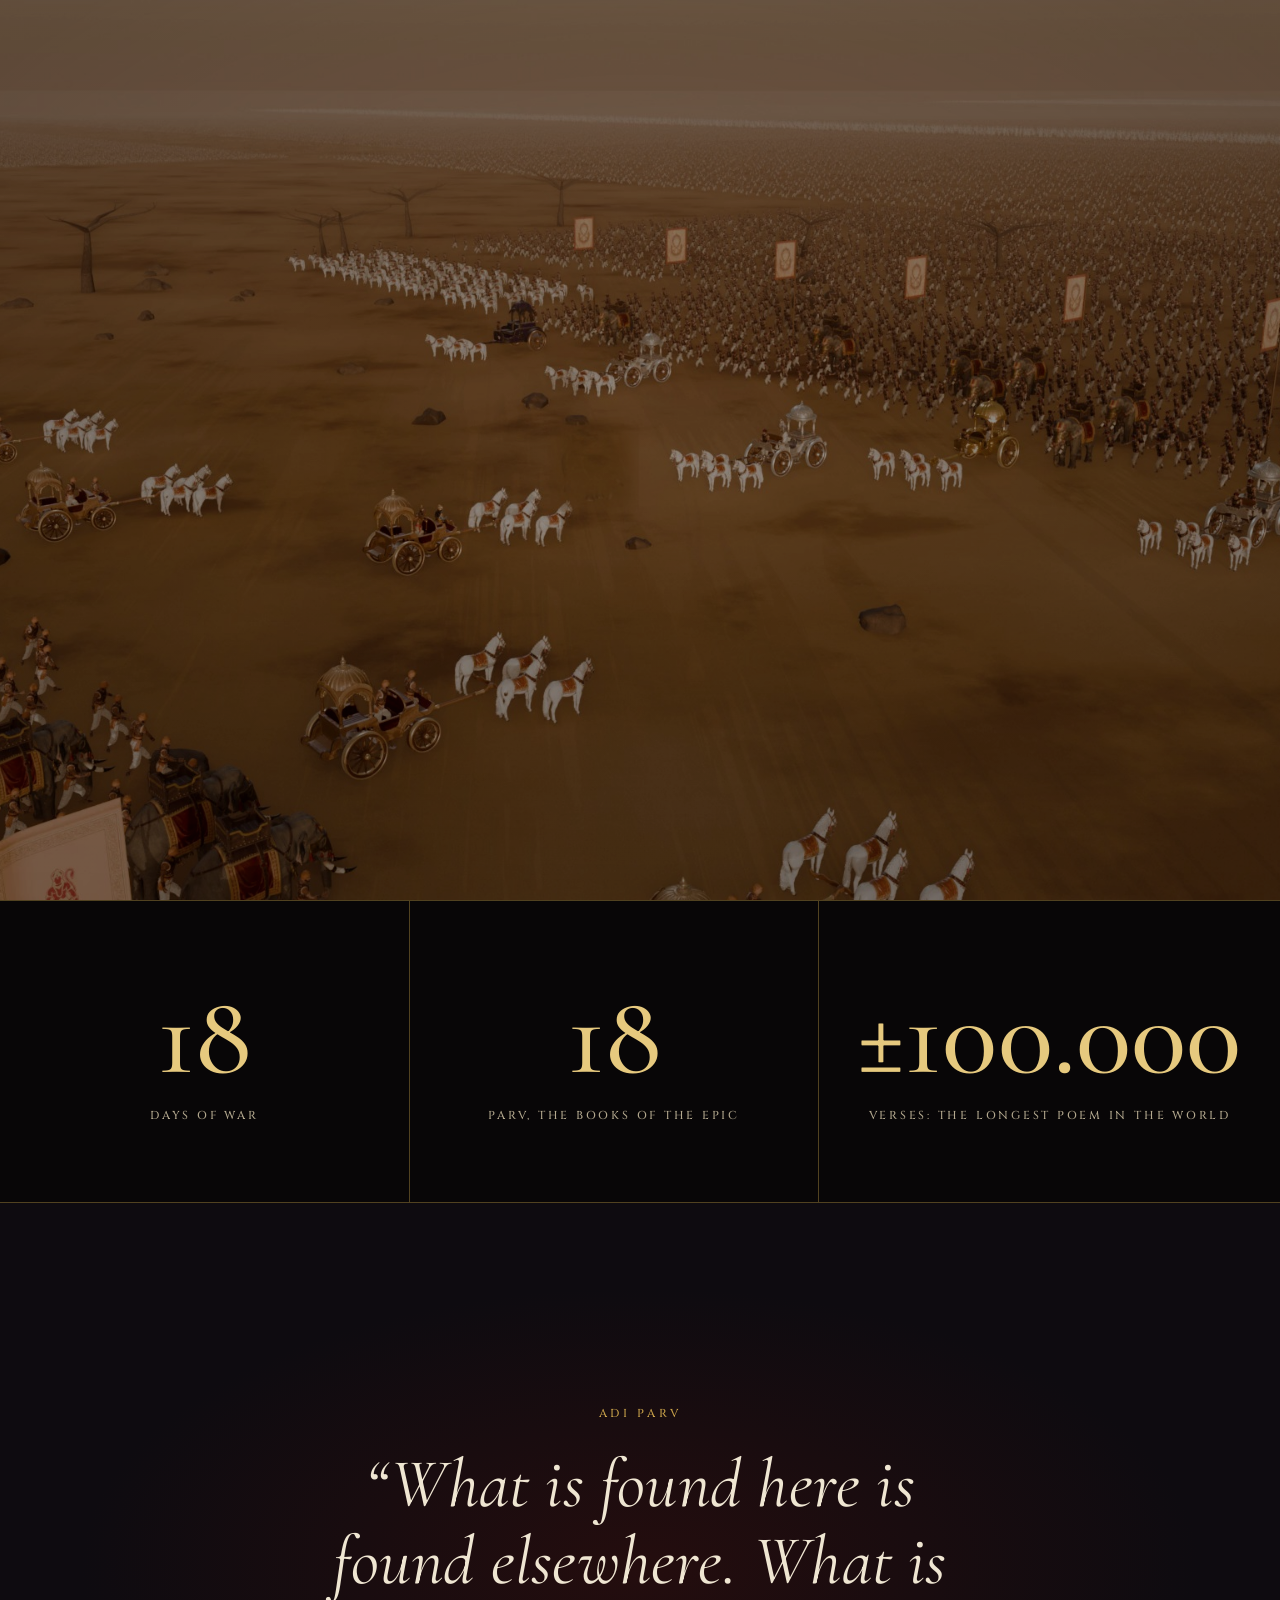
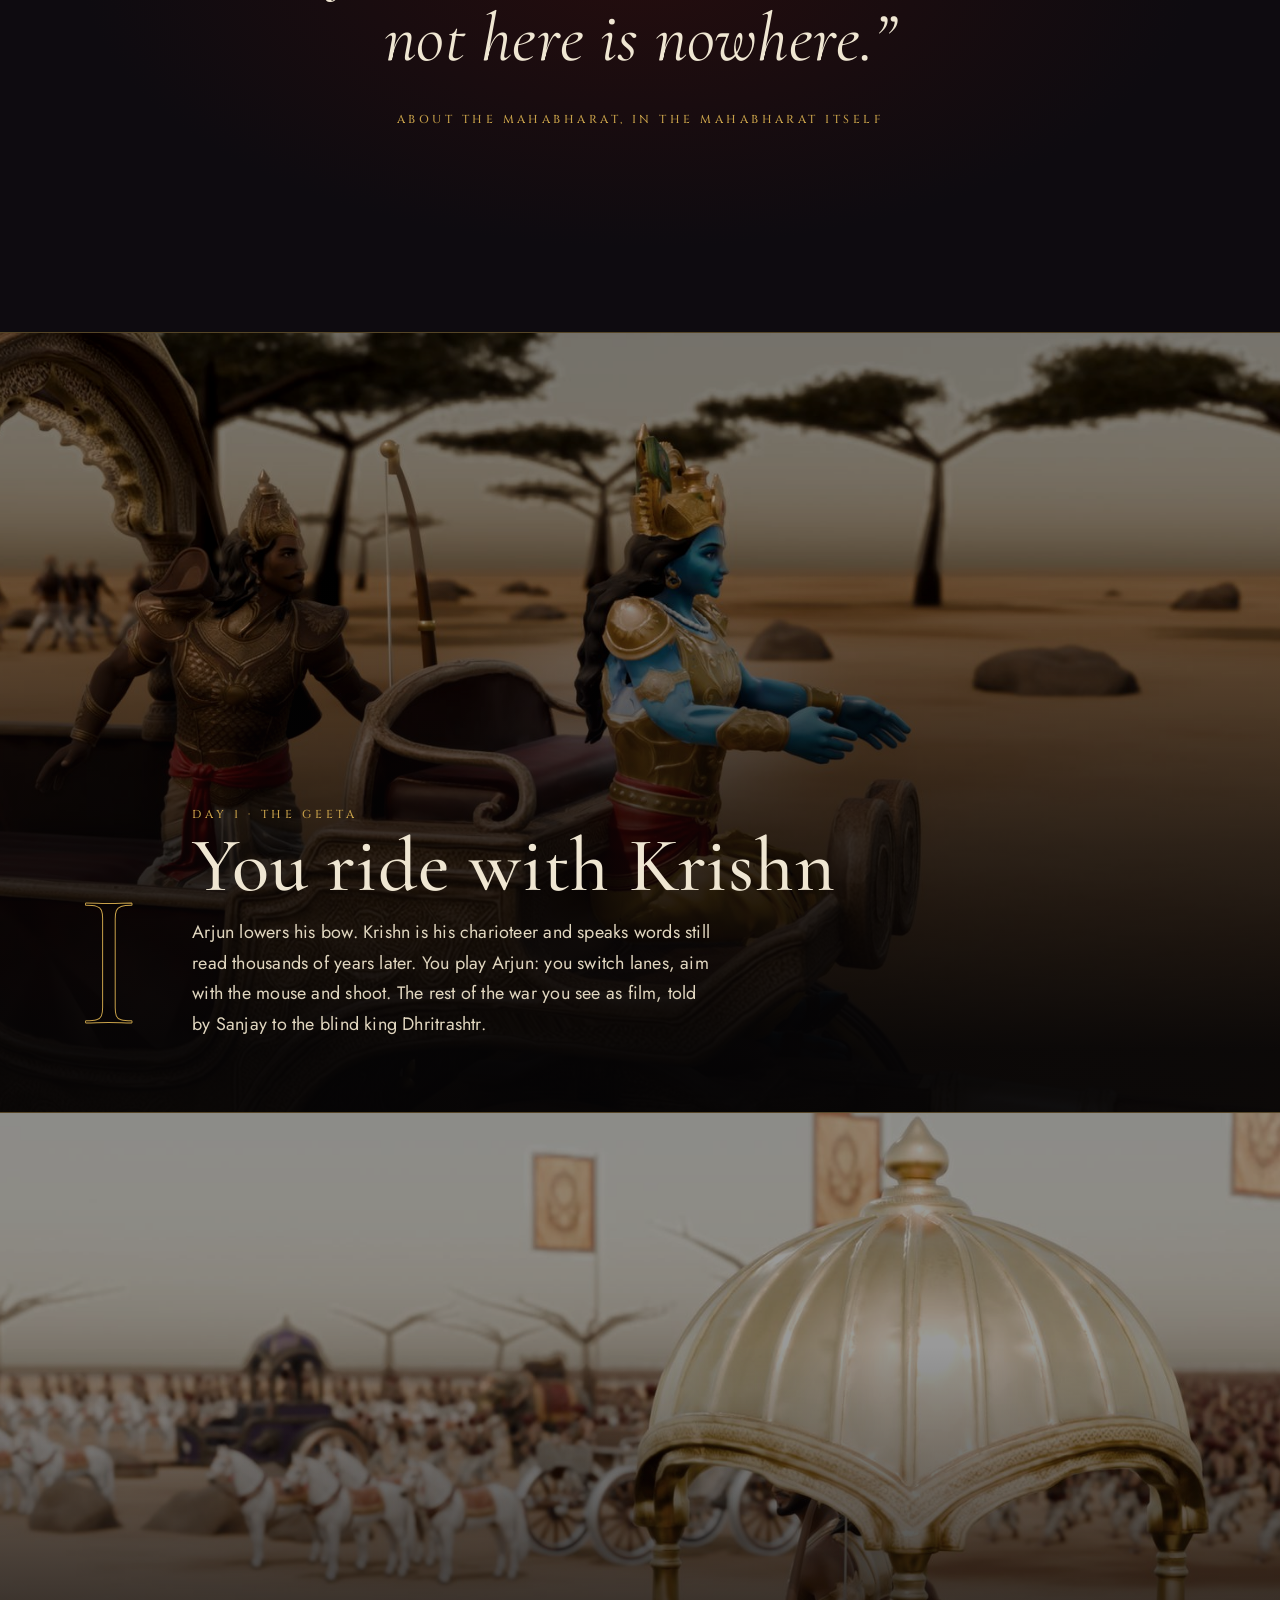
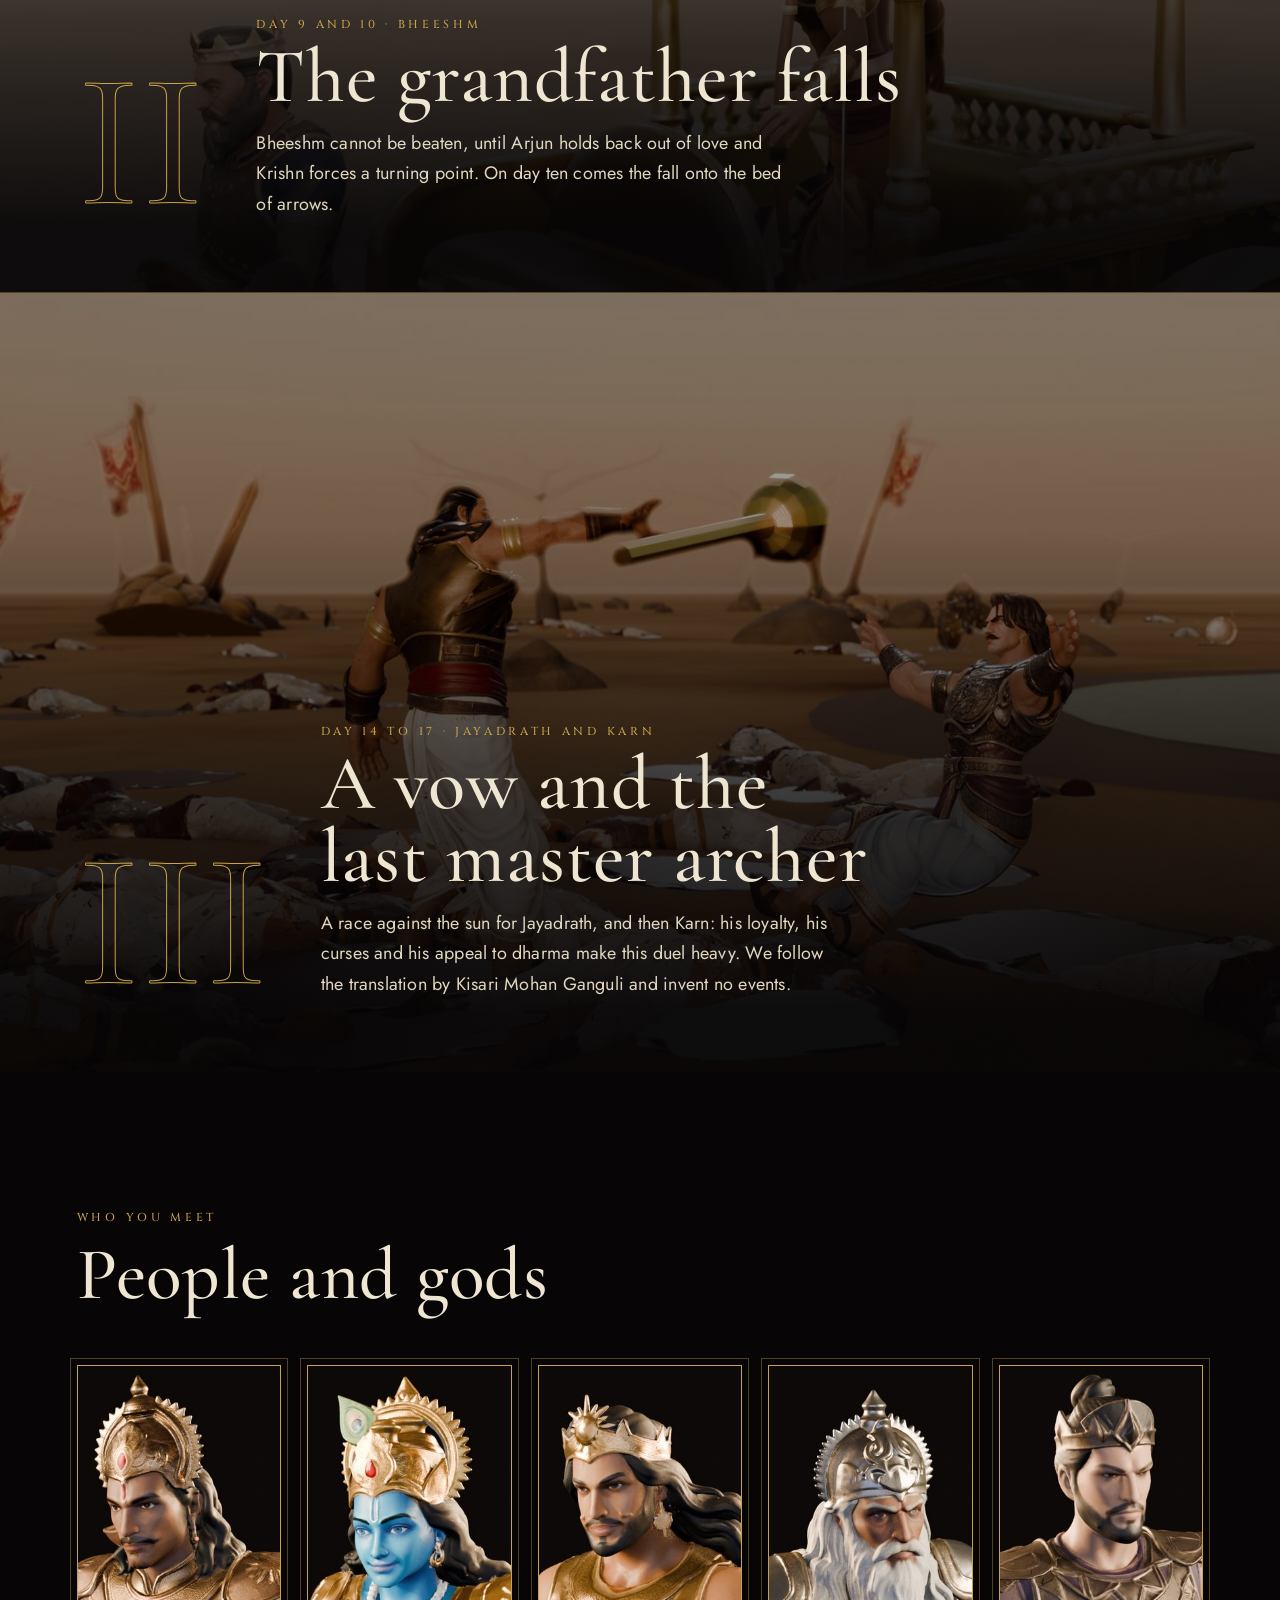
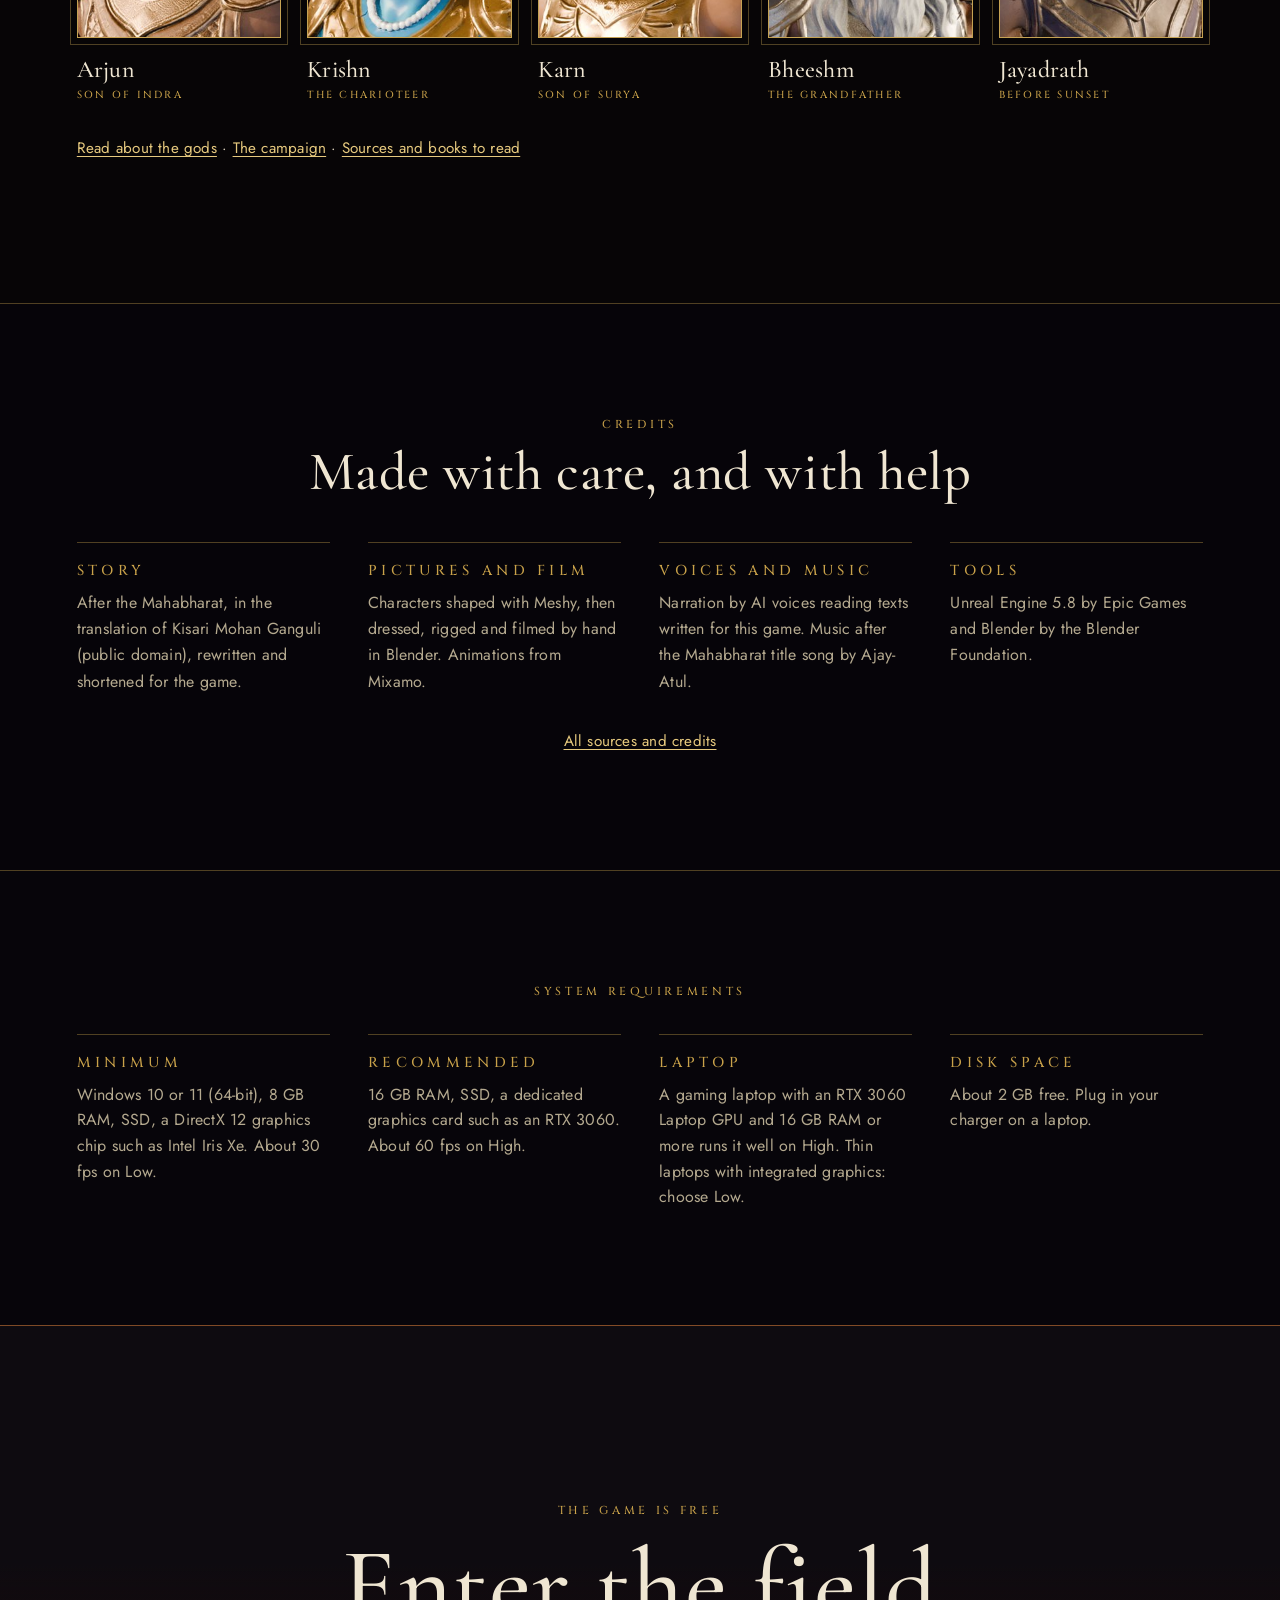
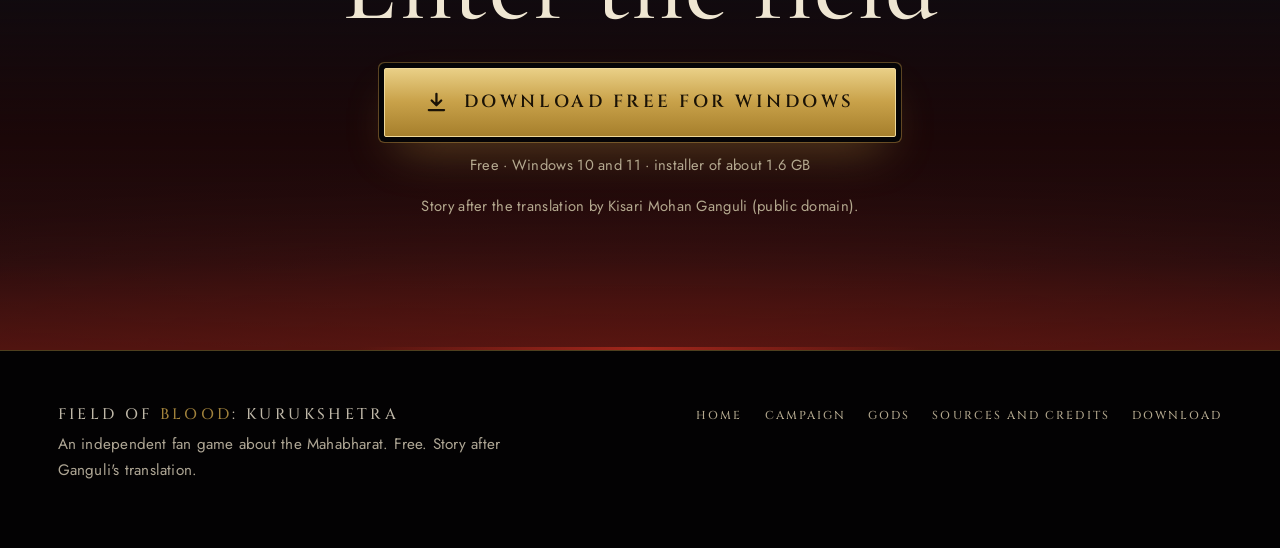
==== commit 6bf8ea8a: "Credits on the home page, Jost body font, full-width blood horizon Co-Authored-By: Claude Sonnet 5.5" ====
--- a/index.html
+++ b/index.html
@@ -9,16 +9,20 @@
 <meta property="og:description" content="Gratis Windows-game over de Mahabharat: rijd als Arjun met Krishn op de strijdwagen en vecht tegen Bheeshm, Jayadrath en Karn.">
 <meta property="og:image" content="assets/img/naga-close.jpg">
 <meta name="theme-color" content="#050406">
-<link rel="icon" href="assets/logo-256.png">
+<link rel="icon" href="favicon.ico?v=2" sizes="any">
+<link rel="icon" type="image/png" sizes="32x32" href="assets/favicon-32.png?v=2">
+<link rel="icon" type="image/png" sizes="256x256" href="assets/logo-256.png?v=2">
+<link rel="apple-touch-icon" href="assets/apple-touch-icon.png?v=2">
 <link rel="preconnect" href="https://fonts.googleapis.com">
 <link rel="preconnect" href="https://fonts.gstatic.com" crossorigin>
-<link href="https://fonts.googleapis.com/css2?family=Cinzel:wght@400;500;600&family=Cormorant+Garamond:ital,wght@0,400;0,500;0,600;1,400;1,500&family=Mukta:wght@300;400;600&display=swap" rel="stylesheet">
-<link rel="stylesheet" href="style.css?v=76d20387">
+<link href="https://fonts.googleapis.com/css2?family=Cinzel:wght@400;500;600&family=Cormorant+Garamond:ital,wght@0,400;0,500;0,600;1,400;1,500&family=Jost:wght@300;400;500;600&display=swap" rel="stylesheet">
+<link rel="stylesheet" href="style.css?v=f975dcad">
 </head>
 <body class="home">
 <header class="bar"><div class="wrap bar-in">
   <a class="brand" href="index.html">Field of <b>Blood</b></a>
-  <nav class="menu" aria-label="Hoofdmenu"><a href="index.html" aria-current="page" data-en="Home">Home</a><a href="campagne.html" data-en="Campaign">Campagne</a><a href="goden.html" data-en="Gods">Goden</a><a href="credits.html" data-en="Sources and credits">Bronnen en credits</a><a class="btn-top" href="download.html" data-en="Download">Download</a><button class="lang" id="langBtn" aria-label="Switch language">English</button></nav>
+  <nav class="menu" id="mainMenu" aria-label="Hoofdmenu"><a href="index.html" aria-current="page" data-en="Home">Home</a><a href="campagne.html" data-en="Campaign">Campagne</a><a href="goden.html" data-en="Gods">Goden</a><a href="credits.html" data-en="Sources and credits">Bronnen en credits</a><a class="btn-top" href="download.html" data-en="Download">Download</a><button class="lang" id="langBtn" aria-label="Switch language">English</button></nav>
+  <button class="burger" id="burger" aria-label="Menu" aria-expanded="false" aria-controls="mainMenu"><span></span><span></span><span></span></button>
 </div></header>
 
 <header class="h-hero js-seq">
@@ -32,7 +36,7 @@
   <p class="dl-meta"><span data-en="Free · Windows 10 and 11 · installer of about 1.6 GB">Gratis · Windows 10 en 11 · installatieprogramma van ongeveer 1,6 GB</span> <span class="ver">v0.1.0</span></p>
   <p class="h-links"><span data-en="&lt;a href=&quot;campagne.html&quot;&gt;Read the story&lt;/a&gt; · &lt;a href=&quot;download.html&quot;&gt;How do I install it?&lt;/a&gt;"><a href="campagne.html">Lees het verhaal</a> · <a href="download.html">Hoe installeer ik het?</a></span></p>
  </div>
- <script>(function(){document.body.classList.add("js-seq");var h=document.querySelector(".h-hero"),v=h.querySelector("video"),d=false;function go(){if(d)return;d=true;h.classList.add("on");document.body.classList.add("hero-on")}if(!v||matchMedia("(prefers-reduced-motion:reduce)").matches){go();if(v){v.removeAttribute("autoplay");v.pause()}}else{v.addEventListener("ended",go);v.addEventListener("error",go);setTimeout(go,9000);var pr=v.play();if(pr&&pr.catch)pr.catch(go)}})();</script>
+ <script>(function(){document.body.classList.add("js-seq");var h=document.querySelector(".h-hero"),v=h.querySelector("video"),d=false;function go(){if(d)return;d=true;h.classList.add("on");document.body.classList.add("hero-on")}if(!v||/[?&]nointro/.test(location.search)||matchMedia("(prefers-reduced-motion:reduce)").matches){go();if(v){v.removeAttribute("autoplay");v.pause()}}else{v.addEventListener("ended",go);v.addEventListener("error",go);setTimeout(go,9000);var pr=v.play();if(pr&&pr.catch)pr.catch(go)}})();</script>
  <noscript><style>.h-hero.js-seq .h-hero-in>*{opacity:1!important;transform:none!important;filter:none!important}</style></noscript>
 </header>
 
@@ -54,6 +58,18 @@
  <h2 data-en="People and gods">Mensen en goden</h2>
  <div class="h-row"><figure><img src="assets/portraits/arjun.jpg" alt="Arjun" loading="lazy" width="400" height="400"><figcaption>Arjun<small data-en="Son of Indra">Zoon van Indra</small></figcaption></figure><figure><img src="assets/portraits/krishn.jpg" alt="Krishn" loading="lazy" width="400" height="400"><figcaption>Krishn<small data-en="The charioteer">De wagenmenner</small></figcaption></figure><figure><img src="assets/portraits/karn.jpg" alt="Karn" loading="lazy" width="400" height="400"><figcaption>Karn<small data-en="Son of Surya">Zoon van Surya</small></figcaption></figure><figure><img src="assets/portraits/bheeshm.jpg" alt="Bheeshm" loading="lazy" width="400" height="400"><figcaption>Bheeshm<small data-en="The grandfather">De grootvader</small></figcaption></figure><figure><img src="assets/portraits/jayadrath.jpg" alt="Jayadrath" loading="lazy" width="400" height="400"><figcaption>Jayadrath<small data-en="Before sunset">Vóór zonsondergang</small></figcaption></figure></div>
  <p class="h-links" style="margin-top:34px"><span data-en="&lt;a href=&quot;goden.html&quot;&gt;Read about the gods&lt;/a&gt; · &lt;a href=&quot;campagne.html&quot;&gt;The campaign&lt;/a&gt; · &lt;a href=&quot;credits.html&quot;&gt;Sources and books to read&lt;/a&gt;"><a href="goden.html">Lees over de goden</a> · <a href="campagne.html">De campagne</a> · <a href="credits.html">Bronnen en boeken om te lezen</a></span></p>
+</section>
+
+<section class="h-credits">
+ <span class="cap" data-en="Credits">Credits</span>
+ <h2 data-en="Made with care, and with help">Met zorg gemaakt, en met hulp</h2>
+ <div class="h-cred-row">
+  <div><h3 data-en="Story">Verhaal</h3><p data-en="After the Mahabharat, in the translation of Kisari Mohan Ganguli (public domain), rewritten and shortened for the game.">Naar de Mahabharat, in de vertaling van Kisari Mohan Ganguli (publiek domein), voor het spel herschreven en ingekort.</p></div>
+  <div><h3 data-en="Pictures and film">Beeld en film</h3><p data-en="Characters shaped with Meshy, then dressed, rigged and filmed by hand in Blender. Animations from Mixamo.">Personages gevormd met Meshy, daarna met de hand aangekleed, van skelet voorzien en gefilmd in Blender. Animaties van Mixamo.</p></div>
+  <div><h3 data-en="Voices and music">Stem en muziek</h3><p data-en="Narration by AI voices reading texts written for this game. Music after the Mahabharat title song by Ajay-Atul.">Verteller-stemmen: AI-stemmen die teksten voorlezen die voor dit spel zijn geschreven. Muziek naar de titelsong van de Mahabharat van Ajay-Atul.</p></div>
+  <div><h3 data-en="Tools">Gereedschap</h3><p data-en="Unreal Engine 5.8 by Epic Games and Blender by the Blender Foundation.">Unreal Engine 5.8 van Epic Games en Blender van de Blender Foundation.</p></div>
+ </div>
+ <p class="h-links" style="margin-top:34px"><a href="credits.html" data-en="All sources and credits">Alle bronnen en credits</a></p>
 </section>
 
 <section class="h-specs">
@@ -79,6 +95,6 @@
   <p data-en="An independent fan game about the Mahabharat. Free. Story after Ganguli&#x27;s translation.">Een onafhankelijke fan-game over de Mahabharat. Gratis. Verhaal naar de vertaling van Ganguli.</p></div>
   <nav aria-label="Voettekst"><a href="index.html" data-en="Home">Home</a><a href="campagne.html" data-en="Campaign">Campagne</a><a href="goden.html" data-en="Gods">Goden</a><a href="credits.html" data-en="Sources and credits">Bronnen en credits</a><a href="download.html">Download</a></nav>
 </div></footer>
-<script src="site.js?v=c7a823a7"></script>
+<script src="site.js?v=0d0b0768"></script>
 </body>
 </html>
--- a/style.css
+++ b/style.css
@@ -2,7 +2,7 @@
 :root{
   --red:#6e1a14; --red-d:#3b0d0b; --lapis:#0e0b10; --lapis-d:#08060a; --gold:#c9a24a; --gold-l:#e6c97e;
   --chalk:#efe6d2; --ink:#050406; --blue:#4d7fc4; --mute:#b4a98f; --hair:rgba(201,162,74,.38);
-  --f-d:"Cormorant Garamond","Noto Serif Devanagari",Georgia,serif; --f-c:"Cinzel","Cormorant Garamond",serif; --f-b:"Mukta","Segoe UI",system-ui,sans-serif;
+  --f-d:"Cormorant Garamond","Noto Serif Devanagari",Georgia,serif; --f-c:"Cinzel","Cormorant Garamond",serif; --f-b:"Jost","Segoe UI",system-ui,sans-serif;
   --gut:clamp(20px,4.5vw,64px); --ease:cubic-bezier(.16,1,.3,1);
 }
 *{box-sizing:border-box;margin:0;padding:0}
@@ -350,3 +350,49 @@
 .h-spec-row>div{border-top:1px solid var(--hair);padding-top:18px}
 .h-spec-row h3{font:500 .9rem var(--f-c);letter-spacing:.3em;text-transform:uppercase;color:var(--gold);margin-bottom:10px}
 .h-spec-row p{color:var(--mute);line-height:1.6;font-size:1rem}
+
+/* ===== phones ===== */
+.burger{display:none;background:none;border:1px solid var(--hair);width:46px;height:42px;padding:0;cursor:pointer;flex-direction:column;justify-content:center;align-items:center;gap:6px;margin-left:12px}
+.burger span{display:block;width:22px;height:2px;background:var(--gold-l);transition:transform .3s var(--ease),opacity .2s}
+body.menu-open .burger span:nth-child(1){transform:translateY(8px) rotate(45deg)}
+body.menu-open .burger span:nth-child(2){opacity:0}
+body.menu-open .burger span:nth-child(3){transform:translateY(-8px) rotate(-45deg)}
+@media (max-width:860px){
+  .burger{display:flex;margin-left:auto}
+  .bar-in{gap:0}
+  body.home .bar{background:linear-gradient(#000e,#0000)}
+  .menu{position:fixed;left:0;right:0;top:0;bottom:0;margin:0;padding:96px 28px 40px;flex-direction:column;align-items:stretch;justify-content:flex-start;gap:6px;background:#050406f6;backdrop-filter:blur(8px);opacity:0;visibility:hidden;transform:translateY(-12px);transition:opacity .35s ease,transform .35s var(--ease),visibility 0s .35s;z-index:-1;overflow-y:auto}
+  body.menu-open .menu{opacity:1;visibility:visible;transform:none;transition:opacity .35s ease,transform .35s var(--ease)}
+  .menu a:not(.btn-top){display:block!important;font-size:1rem!important;letter-spacing:.24em!important;padding:18px 4px!important;border-bottom:1px solid var(--hair)!important}
+  .menu .btn-top{display:block;text-align:center;margin-top:18px;padding:18px 20px!important}
+  .menu .lang{margin-top:14px;align-self:flex-start;padding:12px 18px}
+  body.menu-open{overflow:hidden}
+  .brand{font-size:.92rem;letter-spacing:.16em}
+}
+@media (max-width:560px){
+  .bar-in{padding-inline:0}
+  .btn-dl{letter-spacing:.06em!important;font-size:.8rem!important;padding:18px 12px!important;gap:10px;justify-content:center;flex-direction:row;text-align:center}
+  .btn-dl svg{flex:none;width:20px;height:20px}
+  .h-hero-in{padding-inline:20px}
+  .h-hero h1{font-size:clamp(3rem,17vw,4.4rem)}
+  .h-hero .lead,.h-hero .h-lead{font-size:1.35rem}
+  .h-hero h1 em{letter-spacing:.45em}
+  .h-spec-row{grid-template-columns:1fr;text-align:left}
+  .h-end{padding-inline:20px}
+  .h-end h2{font-size:clamp(2.4rem,13vw,3.6rem)}
+  .wrap{width:calc(100% - 40px)}
+}
+
+/* body type: Jost (lighter, more refined) */
+body{font-weight:400;letter-spacing:.012em;-webkit-font-smoothing:antialiased;text-rendering:optimizeLegibility}
+p,li,td,th{line-height:1.7}
+.h-credits{padding:clamp(60px,9vw,120px) clamp(20px,6vw,96px);text-align:center;border-top:1px solid var(--hair);background:#060409}
+.h-credits h2{font:500 clamp(2rem,4.6vw,3.4rem)/1.05 var(--f-d);margin:14px 0 0}
+.h-cred-row{display:grid;grid-template-columns:repeat(auto-fit,minmax(230px,1fr));gap:clamp(20px,3vw,48px);margin:40px auto 0;max-width:1200px;text-align:left}
+.h-cred-row>div{border-top:1px solid var(--hair);padding-top:18px}
+.h-cred-row h3{font:500 .9rem var(--f-c);letter-spacing:.3em;text-transform:uppercase;color:var(--gold);margin-bottom:10px}
+.h-cred-row p{color:var(--mute);line-height:1.65;font-size:1rem}
+/* blood glow at the end: a full-width horizon of blood instead of a single blob */
+.h-end{background:linear-gradient(0deg,#5a1510d0 0,#3a0e0c90 14%,#1b0708 34%,transparent 62%),radial-gradient(1400px 260px at 50% 100%,#7a1c14a0,transparent 72%)}
+.h-end::after{content:"";display:block;height:3px;margin:clamp(70px,10vw,140px) auto 0;width:min(560px,70%);background:linear-gradient(90deg,transparent,#a8281c,transparent);opacity:.9;margin-bottom:calc(-1 * clamp(90px,14vw,200px) + 0px)}
+.h-credits .h-links,.h-specs .h-links{display:block;text-align:center;max-width:none;margin-inline:auto}
